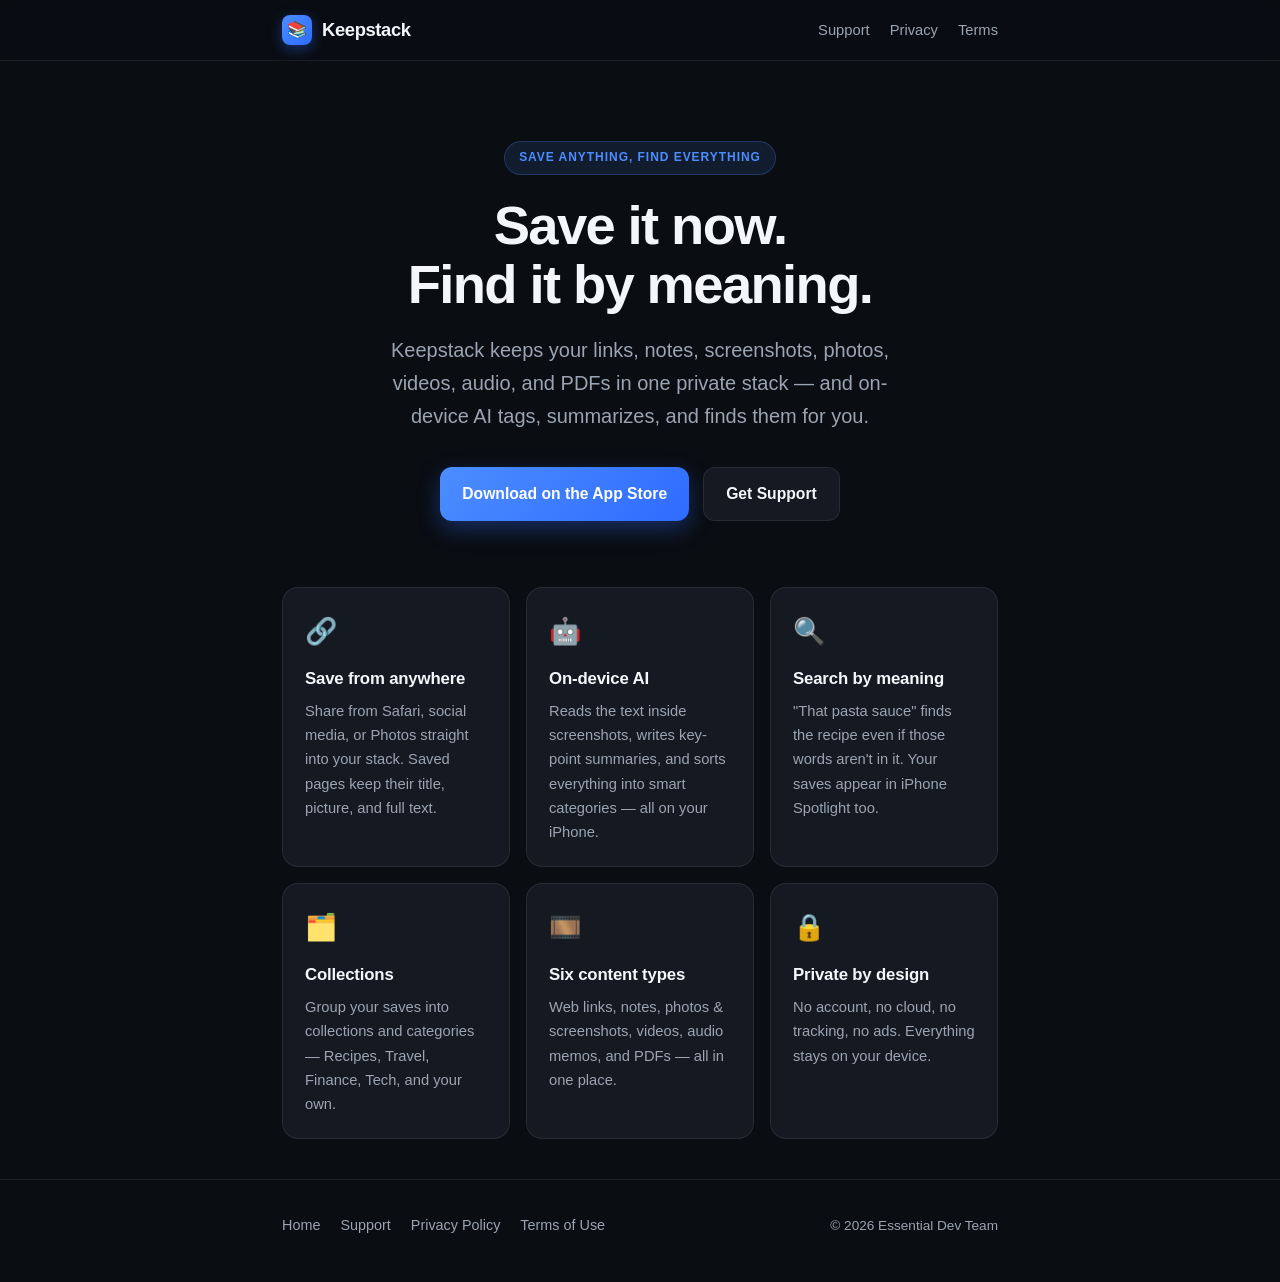
==== index.html @ 1ab6d8a2 "Keepstack website: index, support, privacy, terms" ====
<!doctype html>
<html lang="en">
<head>
  <meta charset="utf-8">
  <meta name="viewport" content="width=device-width, initial-scale=1">
  <title>Keepstack — Save Links &amp; Notes</title>
  <meta name="description" content="Keepstack is the private, AI-powered home for everything worth keeping — links, notes, screenshots, photos, videos, audio, and PDFs — that actually helps you find them again.">
  <link rel="stylesheet" href="style.css">
</head>
<body>
  <header class="site">
    <div class="wrap nav">
      <a class="brand" href="index.html"><span class="logo">📚</span> Keepstack</a>
      <nav class="nav-links">
        <a href="support.html">Support</a>
        <a href="privacy.html">Privacy</a>
        <a href="terms.html">Terms</a>
      </nav>
    </div>
  </header>

  <main class="wrap">
    <section class="hero">
      <span class="badge">Save Anything, Find Everything</span>
      <h1>Save it now.<br>Find it by meaning.</h1>
      <p class="lead">Keepstack keeps your links, notes, screenshots, photos, videos, audio, and PDFs in one private stack — and on-device AI tags, summarizes, and finds them for you.</p>
      <div class="cta-row">
        <a class="btn btn-primary" href="https://apps.apple.com/app/id6787906490">Download on the App Store</a>
        <a class="btn btn-ghost" href="support.html">Get Support</a>
      </div>
    </section>

    <section class="features">
      <div class="feature">
        <div class="ico">🔗</div>
        <h3>Save from anywhere</h3>
        <p>Share from Safari, social media, or Photos straight into your stack. Saved pages keep their title, picture, and full text.</p>
      </div>
      <div class="feature">
        <div class="ico">🤖</div>
        <h3>On-device AI</h3>
        <p>Reads the text inside screenshots, writes key-point summaries, and sorts everything into smart categories — all on your iPhone.</p>
      </div>
      <div class="feature">
        <div class="ico">🔍</div>
        <h3>Search by meaning</h3>
        <p>"That pasta sauce" finds the recipe even if those words aren't in it. Your saves appear in iPhone Spotlight too.</p>
      </div>
      <div class="feature">
        <div class="ico">🗂️</div>
        <h3>Collections</h3>
        <p>Group your saves into collections and categories — Recipes, Travel, Finance, Tech, and your own.</p>
      </div>
      <div class="feature">
        <div class="ico">🎞️</div>
        <h3>Six content types</h3>
        <p>Web links, notes, photos &amp; screenshots, videos, audio memos, and PDFs — all in one place.</p>
      </div>
      <div class="feature">
        <div class="ico">🔒</div>
        <h3>Private by design</h3>
        <p>No account, no cloud, no tracking, no ads. Everything stays on your device.</p>
      </div>
    </section>
  </main>

  <footer class="site">
    <div class="wrap foot-inner">
      <div class="foot-links">
        <a href="index.html">Home</a>
        <a href="support.html">Support</a>
        <a href="privacy.html">Privacy Policy</a>
        <a href="terms.html">Terms of Use</a>
      </div>
      <div class="foot-copy">© 2026 Essential Dev Team</div>
    </div>
  </footer>
</body>
</html>
---- style.css ----
:root {
  --bg: #0a0d12;
  --bg-2: #10141b;
  --card: #151a22;
  --border: rgba(255,255,255,0.08);
  --text: #f4f6fa;
  --muted: #9aa4b2;
  --blue: #4c8dff;
  --blue-2: #2f6bff;
  --radius: 16px;
  --maxw: 760px;
}

* { box-sizing: border-box; margin: 0; padding: 0; }

html { scroll-behavior: smooth; }

body {
  font-family: -apple-system, BlinkMacSystemFont, "SF Pro Text", "Segoe UI", Roboto, Helvetica, Arial, sans-serif;
  background: var(--bg);
  color: var(--text);
  line-height: 1.65;
  -webkit-font-smoothing: antialiased;
  overflow-x: hidden;
}

a { color: var(--blue); text-decoration: none; }
a:hover { text-decoration: underline; }

.wrap { max-width: var(--maxw); margin: 0 auto; padding: 0 22px; }

/* Header / nav */
header.site {
  position: sticky; top: 0; z-index: 10;
  background: rgba(10,13,18,0.8);
  backdrop-filter: saturate(160%) blur(18px);
  -webkit-backdrop-filter: saturate(160%) blur(18px);
  border-bottom: 1px solid var(--border);
}
.nav { display: flex; align-items: center; justify-content: space-between; height: 60px; }
.brand { display: flex; align-items: center; gap: 10px; font-weight: 800; font-size: 1.15rem; letter-spacing: -0.02em; color: var(--text); }
.brand:hover { text-decoration: none; }
.logo {
  width: 30px; height: 30px; border-radius: 8px;
  background: linear-gradient(135deg, var(--blue), var(--blue-2));
  display: grid; place-items: center; font-size: 16px;
  box-shadow: 0 4px 14px rgba(47,107,255,0.4);
}
.nav-links { display: flex; gap: 20px; font-size: 0.92rem; }
.nav-links a { color: var(--muted); }
.nav-links a:hover { color: var(--text); text-decoration: none; }

/* Hero */
.hero { text-align: center; padding: 80px 0 56px; }
.hero .badge {
  display: inline-block; font-size: 0.75rem; font-weight: 700; letter-spacing: 0.08em;
  text-transform: uppercase; color: var(--blue);
  background: rgba(76,141,255,0.12); border: 1px solid rgba(76,141,255,0.25);
  padding: 6px 14px; border-radius: 999px; margin-bottom: 22px;
}
.hero h1 { font-size: clamp(2.2rem, 6vw, 3.4rem); line-height: 1.08; letter-spacing: -0.03em; font-weight: 850; }
.hero p.lead { color: var(--muted); font-size: clamp(1.05rem, 2.5vw, 1.25rem); margin: 20px auto 0; max-width: 540px; }
.cta-row { display: flex; gap: 14px; justify-content: center; flex-wrap: wrap; margin-top: 34px; }
.btn {
  display: inline-flex; align-items: center; gap: 8px;
  font-weight: 700; font-size: 0.98rem; padding: 13px 22px; border-radius: 12px;
  transition: transform .15s ease, box-shadow .15s ease;
}
.btn:hover { text-decoration: none; transform: translateY(-1px); }
.btn-primary { background: linear-gradient(135deg, var(--blue), var(--blue-2)); color: #fff; box-shadow: 0 8px 22px rgba(47,107,255,0.35); }
.btn-ghost { background: var(--card); color: var(--text); border: 1px solid var(--border); }

/* Feature grid */
.features { display: grid; grid-template-columns: repeat(auto-fit, minmax(220px, 1fr)); gap: 16px; margin: 10px 0 40px; }
.feature { background: var(--card); border: 1px solid var(--border); border-radius: var(--radius); padding: 22px; }
.feature .ico { font-size: 26px; margin-bottom: 12px; }
.feature h3 { font-size: 1.05rem; margin-bottom: 6px; letter-spacing: -0.01em; }
.feature p { color: var(--muted); font-size: 0.92rem; }

/* Legal / doc pages */
.doc { padding: 48px 0 40px; }
.doc h1 { font-size: clamp(1.9rem, 5vw, 2.6rem); letter-spacing: -0.03em; margin-bottom: 8px; }
.doc .updated { color: var(--muted); font-size: 0.9rem; margin-bottom: 34px; }
.doc h2 { font-size: 1.25rem; margin: 34px 0 12px; letter-spacing: -0.01em; }
.doc p, .doc li { color: #d7dce4; font-size: 1rem; }
.doc p { margin-bottom: 14px; }
.doc ul { margin: 0 0 16px 22px; }
.doc li { margin-bottom: 8px; }
.doc strong { color: var(--text); }
.callout {
  background: var(--card); border: 1px solid var(--border); border-left: 3px solid var(--blue);
  border-radius: 12px; padding: 16px 18px; margin: 22px 0; color: #d7dce4;
}

/* Support cards */
.support-card {
  background: var(--card); border: 1px solid var(--border); border-radius: var(--radius);
  padding: 24px; margin-bottom: 16px;
}
.support-card h3 { margin-bottom: 6px; }
.support-card p { color: var(--muted); font-size: 0.95rem; }
.faq details { border-bottom: 1px solid var(--border); padding: 16px 0; }
.faq summary { cursor: pointer; font-weight: 650; list-style: none; display: flex; justify-content: space-between; align-items: center; }
.faq summary::-webkit-details-marker { display: none; }
.faq summary::after { content: "+"; color: var(--muted); font-size: 1.3rem; font-weight: 400; }
.faq details[open] summary::after { content: "\2013"; }
.faq p { color: var(--muted); margin-top: 12px; font-size: 0.95rem; }

/* Footer */
footer.site { border-top: 1px solid var(--border); padding: 34px 0 44px; margin-top: 30px; }
.foot-inner { display: flex; flex-wrap: wrap; gap: 14px 24px; justify-content: space-between; align-items: center; }
.foot-links { display: flex; gap: 20px; flex-wrap: wrap; font-size: 0.9rem; }
.foot-links a { color: var(--muted); }
.foot-copy { color: var(--muted); font-size: 0.85rem; }

@media (max-width: 560px) {
  .nav-links { gap: 14px; font-size: 0.85rem; }
  .hero { padding: 56px 0 40px; }
}
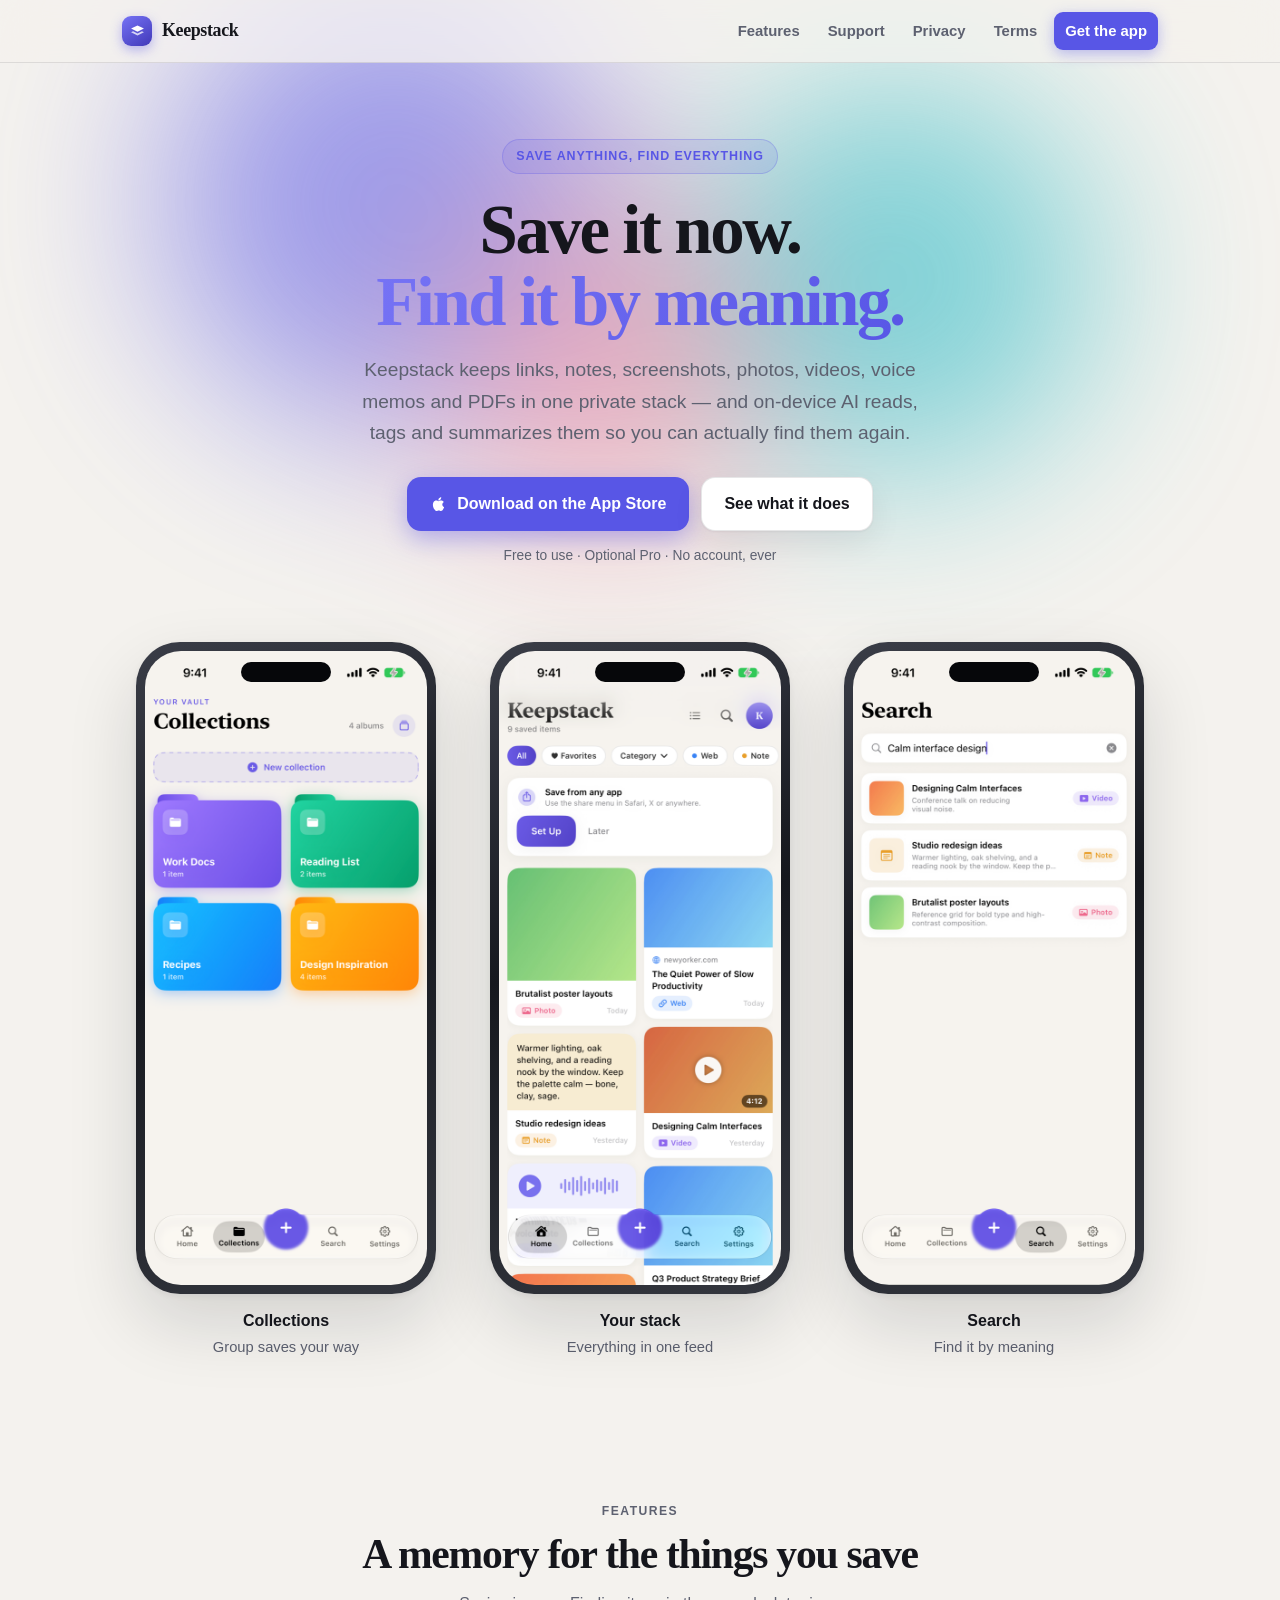
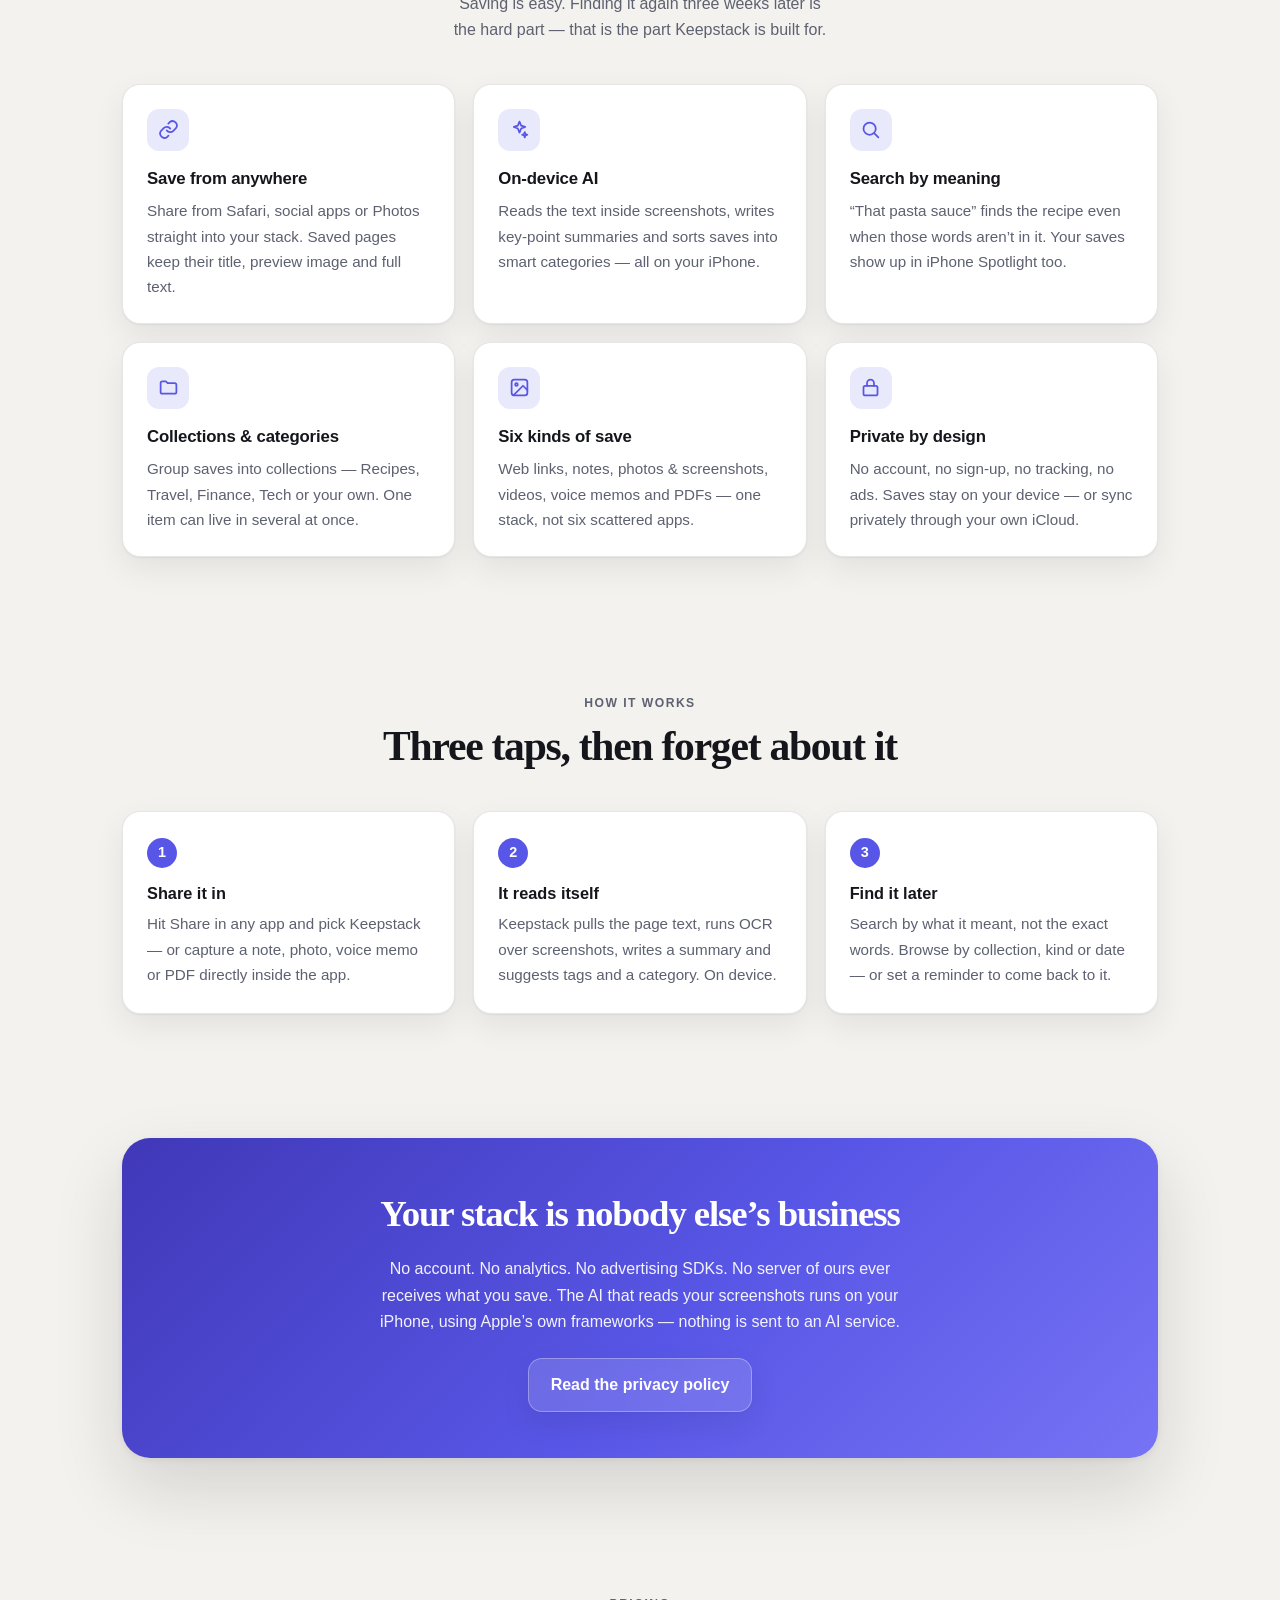
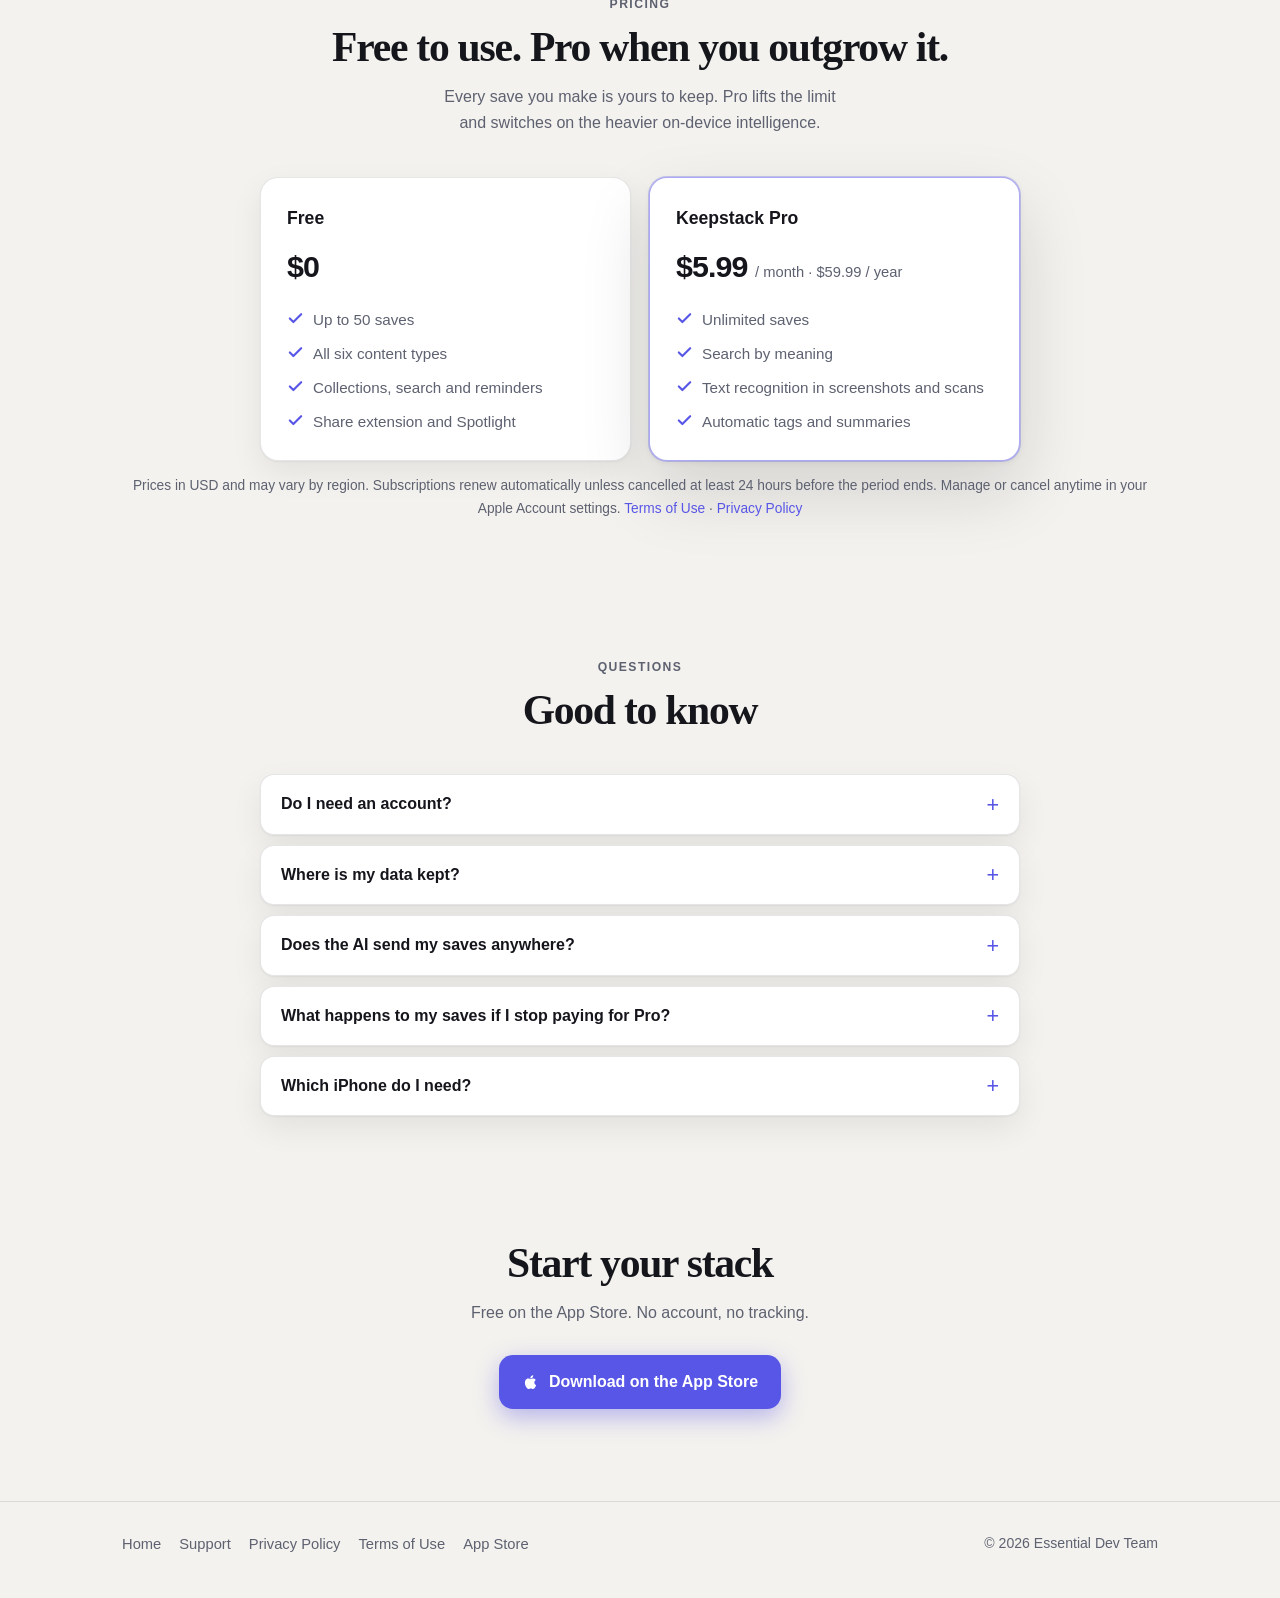
==== commit 73d59622: "Redesign site: screenshots, animation, brand purple, iCloud disclosure Visual rebuild of all four pa" ====
--- a/index.html
+++ b/index.html
@@ -3,67 +3,189 @@
 <head>
   <meta charset="utf-8">
   <meta name="viewport" content="width=device-width, initial-scale=1">
-  <title>Keepstack — Save Links &amp; Notes</title>
-  <meta name="description" content="Keepstack is the private, AI-powered home for everything worth keeping — links, notes, screenshots, photos, videos, audio, and PDFs — that actually helps you find them again.">
+  <title>Keepstack — Save Links, Notes & Screenshots Privately</title>
+  <meta name="description" content="Keepstack keeps your links, notes, screenshots, photos, videos, voice memos and PDFs in one private stack — with on-device AI that tags, summarizes and finds them again.">
+  <meta name="theme-color" content="#5856E6">
+  <meta property="og:title" content="Keepstack — Save Links, Notes & Screenshots Privately">
+  <meta property="og:description" content="Keepstack keeps your links, notes, screenshots, photos, videos, voice memos and PDFs in one private stack — with on-device AI that tags, summarizes and finds them again.">
+  <meta property="og:type" content="website">
+  <meta property="og:url" content="https://snrgwa-bot.github.io/Keepstack/">
+  <meta property="og:image" content="https://snrgwa-bot.github.io/Keepstack/shots/1-library.png">
+  <meta name="twitter:card" content="summary_large_image">
+  <link rel="canonical" href="https://snrgwa-bot.github.io/Keepstack/">
   <link rel="stylesheet" href="style.css">
+  <link rel="icon" href="data:image/svg+xml,<svg xmlns='http://www.w3.org/2000/svg' viewBox='0 0 100 100'><rect width='100' height='100' rx='24' fill='%235856E6'/><g fill='white'><path d='M50 18 82 34 50 50 18 34z'/><path d='M50 58 74 46l8 4-32 16-32-16 8-4z' opacity='.75'/></g></svg>">
 </head>
 <body>
   <header class="site">
     <div class="wrap nav">
-      <a class="brand" href="index.html"><span class="logo">📚</span> Keepstack</a>
+      <a class="brand" href="index.html">
+        <span class="logo"><svg viewBox="0 0 100 100" fill="#fff"><path d="M50 14 88 33 50 52 12 33z"/><path d="M50 62 76 49l12 6-38 19-38-19 12-6z" opacity=".75"/></svg></span>
+        Keepstack
+      </a>
       <nav class="nav-links">
+        <a class="only-wide" href="index.html#features">Features</a>
         <a href="support.html">Support</a>
         <a href="privacy.html">Privacy</a>
-        <a href="terms.html">Terms</a>
+        <a class="only-wide" href="terms.html">Terms</a>
+        <a class="cta" href="https://apps.apple.com/app/id6787906490">Get the app</a>
       </nav>
     </div>
   </header>
-
-  <main class="wrap">
-    <section class="hero">
-      <span class="badge">Save Anything, Find Everything</span>
-      <h1>Save it now.<br>Find it by meaning.</h1>
-      <p class="lead">Keepstack keeps your links, notes, screenshots, photos, videos, audio, and PDFs in one private stack — and on-device AI tags, summarizes, and finds them for you.</p>
-      <div class="cta-row">
-        <a class="btn btn-primary" href="https://apps.apple.com/app/id6787906490">Download on the App Store</a>
-        <a class="btn btn-ghost" href="support.html">Get Support</a>
-      </div>
-    </section>
-
-    <section class="features">
-      <div class="feature">
-        <div class="ico">🔗</div>
-        <h3>Save from anywhere</h3>
-        <p>Share from Safari, social media, or Photos straight into your stack. Saved pages keep their title, picture, and full text.</p>
-      </div>
-      <div class="feature">
-        <div class="ico">🤖</div>
-        <h3>On-device AI</h3>
-        <p>Reads the text inside screenshots, writes key-point summaries, and sorts everything into smart categories — all on your iPhone.</p>
-      </div>
-      <div class="feature">
-        <div class="ico">🔍</div>
-        <h3>Search by meaning</h3>
-        <p>"That pasta sauce" finds the recipe even if those words aren't in it. Your saves appear in iPhone Spotlight too.</p>
-      </div>
-      <div class="feature">
-        <div class="ico">🗂️</div>
-        <h3>Collections</h3>
-        <p>Group your saves into collections and categories — Recipes, Travel, Finance, Tech, and your own.</p>
-      </div>
-      <div class="feature">
-        <div class="ico">🎞️</div>
-        <h3>Six content types</h3>
-        <p>Web links, notes, photos &amp; screenshots, videos, audio memos, and PDFs — all in one place.</p>
-      </div>
-      <div class="feature">
-        <div class="ico">🔒</div>
-        <h3>Private by design</h3>
-        <p>No account, no cloud, no tracking, no ads. Everything stays on your device.</p>
-      </div>
-    </section>
+  <main>
+    <div class="wrap">
+      <section class="hero">
+        <div class="aurora" aria-hidden="true"><span class="a1"></span><span class="a2"></span><span class="a3"></span></div>
+        <span class="badge reveal">Save anything, find everything</span>
+        <h1 class="reveal d1">Save it now.<br><em>Find it by meaning.</em></h1>
+        <p class="lead reveal d2">Keepstack keeps links, notes, screenshots, photos, videos, voice memos and PDFs in one private stack — and on-device AI reads, tags and summarizes them so you can actually find them again.</p>
+        <div class="cta-row reveal d3">
+          <a class="btn btn-primary" href="https://apps.apple.com/app/id6787906490">
+            <svg width="18" height="18" viewBox="0 0 24 24" fill="currentColor" aria-hidden="true"><path d="M16.4 12.7c0-2.3 1.9-3.4 2-3.5-1.1-1.6-2.8-1.8-3.4-1.8-1.5-.2-2.8.8-3.6.8-.7 0-1.8-.8-3-.8-1.6 0-3 .9-3.8 2.3-1.6 2.8-.4 7 1.2 9.3.8 1.1 1.7 2.4 2.9 2.3 1.2 0 1.6-.7 3-.7s1.8.7 3 .7c1.3 0 2.1-1.1 2.8-2.3.9-1.3 1.3-2.6 1.3-2.7 0 0-2.4-.9-2.4-3.6zM14 5.9c.6-.8 1.1-1.9 1-3-1 0-2.2.6-2.9 1.5-.6.7-1.2 1.8-1 2.9 1.1 0 2.2-.6 2.9-1.4z"/></svg>
+            Download on the App Store
+          </a>
+          <a class="btn btn-ghost" href="#features">See what it does</a>
+        </div>
+        <p class="note reveal d3">Free to use · Optional Pro · No account, ever</p>
+      </section>
+
+      <section style="padding-top:22px" aria-label="Screenshots">
+        <div class="showcase">
+          <figure class="reveal">
+            <div class="phone"><img src="shots/3-collections.png" alt="The Collections tab in Keepstack, showing colourful album cards such as Work Docs, Reading List and Recipes." width="1206" height="2622" loading="lazy"></div>
+            <figcaption><b>Collections</b>Group saves your way</figcaption>
+          </figure>
+          <figure class="reveal d1">
+            <div class="phone float"><img src="shots/1-library.png" alt="The Keepstack library: a masonry feed mixing a saved article, a photo, a note, a video and a voice memo." width="1206" height="2622" fetchpriority="high"></div>
+            <figcaption><b>Your stack</b>Everything in one feed</figcaption>
+          </figure>
+          <figure class="reveal d2">
+            <div class="phone"><img src="shots/4-search.png" alt="Keepstack search results, each row showing a thumbnail, title, snippet and the date it was saved." width="1206" height="2622" loading="lazy"></div>
+            <figcaption><b>Search</b>Find it by meaning</figcaption>
+          </figure>
+        </div>
+      </section>
+
+      <section id="features">
+        <div class="section-head reveal">
+          <p class="eyebrow">Features</p>
+          <h2>A memory for the things you save</h2>
+          <p>Saving is easy. Finding it again three weeks later is the hard part — that is the part Keepstack is built for.</p>
+        </div>
+
+        <div class="features">
+          <div class="feature reveal">
+            <div class="ico"><svg viewBox="0 0 24 24" fill="none" stroke="currentColor" stroke-width="2" stroke-linecap="round" stroke-linejoin="round"><path d="M10 13a5 5 0 0 0 7.5.5l3-3a5 5 0 0 0-7-7l-1.7 1.7"/><path d="M14 11a5 5 0 0 0-7.5-.5l-3 3a5 5 0 0 0 7 7L12 19"/></svg></div>
+            <h3>Save from anywhere</h3>
+            <p>Share from Safari, social apps or Photos straight into your stack. Saved pages keep their title, preview image and full text.</p>
+          </div>
+          <div class="feature reveal d1">
+            <div class="ico"><svg viewBox="0 0 24 24" fill="none" stroke="currentColor" stroke-width="2" stroke-linecap="round" stroke-linejoin="round"><path d="M12 3l1.9 4.6L18.5 9l-4.6 1.9L12 15.5l-1.9-4.6L5.5 9l4.6-1.4z"/><path d="M18 15l.8 2.2L21 18l-2.2.8L18 21l-.8-2.2L15 18l2.2-.8z"/></svg></div>
+            <h3>On-device AI</h3>
+            <p>Reads the text inside screenshots, writes key-point summaries and sorts saves into smart categories — all on your iPhone.</p>
+          </div>
+          <div class="feature reveal d2">
+            <div class="ico"><svg viewBox="0 0 24 24" fill="none" stroke="currentColor" stroke-width="2" stroke-linecap="round" stroke-linejoin="round"><circle cx="11" cy="11" r="7"/><path d="M21 21l-4.3-4.3"/></svg></div>
+            <h3>Search by meaning</h3>
+            <p>“That pasta sauce” finds the recipe even when those words aren’t in it. Your saves show up in iPhone Spotlight too.</p>
+          </div>
+          <div class="feature reveal">
+            <div class="ico"><svg viewBox="0 0 24 24" fill="none" stroke="currentColor" stroke-width="2" stroke-linecap="round" stroke-linejoin="round"><path d="M3 7a2 2 0 0 1 2-2h4l2 2h8a2 2 0 0 1 2 2v8a2 2 0 0 1-2 2H5a2 2 0 0 1-2-2z"/></svg></div>
+            <h3>Collections &amp; categories</h3>
+            <p>Group saves into collections — Recipes, Travel, Finance, Tech or your own. One item can live in several at once.</p>
+          </div>
+          <div class="feature reveal d1">
+            <div class="ico"><svg viewBox="0 0 24 24" fill="none" stroke="currentColor" stroke-width="2" stroke-linecap="round" stroke-linejoin="round"><rect x="3" y="3" width="18" height="18" rx="3"/><circle cx="8.5" cy="8.5" r="1.5"/><path d="M21 15l-5-5L5 21"/></svg></div>
+            <h3>Six kinds of save</h3>
+            <p>Web links, notes, photos &amp; screenshots, videos, voice memos and PDFs — one stack, not six scattered apps.</p>
+          </div>
+          <div class="feature reveal d2">
+            <div class="ico"><svg viewBox="0 0 24 24" fill="none" stroke="currentColor" stroke-width="2" stroke-linecap="round" stroke-linejoin="round"><rect x="4" y="10" width="16" height="11" rx="2"/><path d="M8 10V7a4 4 0 0 1 8 0v3"/></svg></div>
+            <h3>Private by design</h3>
+            <p>No account, no sign-up, no tracking, no ads. Saves stay on your device — or sync privately through your own iCloud.</p>
+          </div>
+        </div>
+      </section>
+
+      <section>
+        <div class="section-head reveal">
+          <p class="eyebrow">How it works</p>
+          <h2>Three taps, then forget about it</h2>
+        </div>
+        <div class="steps">
+          <div class="step reveal"><h3>Share it in</h3><p>Hit Share in any app and pick Keepstack — or capture a note, photo, voice memo or PDF directly inside the app.</p></div>
+          <div class="step reveal d1"><h3>It reads itself</h3><p>Keepstack pulls the page text, runs OCR over screenshots, writes a summary and suggests tags and a category. On device.</p></div>
+          <div class="step reveal d2"><h3>Find it later</h3><p>Search by what it meant, not the exact words. Browse by collection, kind or date — or set a reminder to come back to it.</p></div>
+        </div>
+      </section>
+
+      <section>
+        <div class="strip reveal">
+          <h2>Your stack is nobody else’s business</h2>
+          <p>No account. No analytics. No advertising SDKs. No server of ours ever receives what you save. The AI that reads your screenshots runs on your iPhone, using Apple’s own frameworks — nothing is sent to an AI service.</p>
+          <a class="btn btn-ghost" href="privacy.html">Read the privacy policy</a>
+        </div>
+      </section>
+
+      <section>
+        <div class="section-head reveal">
+          <p class="eyebrow">Pricing</p>
+          <h2>Free to use. Pro when you outgrow it.</h2>
+          <p>Every save you make is yours to keep. Pro lifts the limit and switches on the heavier on-device intelligence.</p>
+        </div>
+        <div class="plans">
+          <div class="plan reveal">
+            <h3>Free</h3>
+            <div class="price">$0</div>
+            <ul>
+              <li><svg viewBox="0 0 24 24" fill="none" stroke="currentColor" stroke-width="3" stroke-linecap="round" stroke-linejoin="round"><path d="M20 6L9 17l-5-5"/></svg>Up to 50 saves</li>
+              <li><svg viewBox="0 0 24 24" fill="none" stroke="currentColor" stroke-width="3" stroke-linecap="round" stroke-linejoin="round"><path d="M20 6L9 17l-5-5"/></svg>All six content types</li>
+              <li><svg viewBox="0 0 24 24" fill="none" stroke="currentColor" stroke-width="3" stroke-linecap="round" stroke-linejoin="round"><path d="M20 6L9 17l-5-5"/></svg>Collections, search and reminders</li>
+              <li><svg viewBox="0 0 24 24" fill="none" stroke="currentColor" stroke-width="3" stroke-linecap="round" stroke-linejoin="round"><path d="M20 6L9 17l-5-5"/></svg>Share extension and Spotlight</li>
+            </ul>
+          </div>
+          <div class="plan featured reveal d1">
+            <h3>Keepstack Pro</h3>
+            <div class="price">$5.99 <span>/ month · $59.99 / year</span></div>
+            <ul>
+              <li><svg viewBox="0 0 24 24" fill="none" stroke="currentColor" stroke-width="3" stroke-linecap="round" stroke-linejoin="round"><path d="M20 6L9 17l-5-5"/></svg>Unlimited saves</li>
+              <li><svg viewBox="0 0 24 24" fill="none" stroke="currentColor" stroke-width="3" stroke-linecap="round" stroke-linejoin="round"><path d="M20 6L9 17l-5-5"/></svg>Search by meaning</li>
+              <li><svg viewBox="0 0 24 24" fill="none" stroke="currentColor" stroke-width="3" stroke-linecap="round" stroke-linejoin="round"><path d="M20 6L9 17l-5-5"/></svg>Text recognition in screenshots and scans</li>
+              <li><svg viewBox="0 0 24 24" fill="none" stroke="currentColor" stroke-width="3" stroke-linecap="round" stroke-linejoin="round"><path d="M20 6L9 17l-5-5"/></svg>Automatic tags and summaries</li>
+            </ul>
+          </div>
+        </div>
+        <p class="note" style="text-align:center">Prices in USD and may vary by region. Subscriptions renew automatically unless cancelled at least 24 hours before the period ends. Manage or cancel anytime in your Apple Account settings. <a href="terms.html">Terms of Use</a> · <a href="privacy.html">Privacy Policy</a></p>
+      </section>
+
+      <section>
+        <div class="section-head reveal">
+          <p class="eyebrow">Questions</p>
+          <h2>Good to know</h2>
+        </div>
+        <div class="faq">
+          <details class="reveal"><summary>Do I need an account?</summary><p>No. There is no sign-up and no login anywhere in Keepstack. Open the app and start saving.</p></details>
+          <details class="reveal"><summary>Where is my data kept?</summary><p>On your iPhone. If you switch on iCloud Sync, your saves also sync through <em>your own</em> private iCloud account so they appear on your other devices — that stays between you and Apple. We run no server.</p></details>
+          <details class="reveal"><summary>Does the AI send my saves anywhere?</summary><p>No. Text recognition, summaries, tagging and semantic search all run on your device using Apple’s Vision and Natural Language frameworks.</p></details>
+          <details class="reveal"><summary>What happens to my saves if I stop paying for Pro?</summary><p>Nothing is deleted. Saves past the free limit are locked rather than removed, and unlock again the moment you resubscribe.</p></details>
+          <details class="reveal"><summary>Which iPhone do I need?</summary><p>Keepstack runs on iOS 17 and later.</p></details>
+        </div>
+      </section>
+
+      <section style="text-align:center">
+        <div class="section-head reveal" style="margin-bottom:22px">
+          <h2>Start your stack</h2>
+          <p>Free on the App Store. No account, no tracking.</p>
+        </div>
+        <div class="cta-row reveal d1">
+          <a class="btn btn-primary" href="https://apps.apple.com/app/id6787906490">
+            <svg width="18" height="18" viewBox="0 0 24 24" fill="currentColor" aria-hidden="true"><path d="M16.4 12.7c0-2.3 1.9-3.4 2-3.5-1.1-1.6-2.8-1.8-3.4-1.8-1.5-.2-2.8.8-3.6.8-.7 0-1.8-.8-3-.8-1.6 0-3 .9-3.8 2.3-1.6 2.8-.4 7 1.2 9.3.8 1.1 1.7 2.4 2.9 2.3 1.2 0 1.6-.7 3-.7s1.8.7 3 .7c1.3 0 2.1-1.1 2.8-2.3.9-1.3 1.3-2.6 1.3-2.7 0 0-2.4-.9-2.4-3.6zM14 5.9c.6-.8 1.1-1.9 1-3-1 0-2.2.6-2.9 1.5-.6.7-1.2 1.8-1 2.9 1.1 0 2.2-.6 2.9-1.4z"/></svg>
+            Download on the App Store
+          </a>
+        </div>
+      </section>
+    </div>
   </main>
-
   <footer class="site">
     <div class="wrap foot-inner">
       <div class="foot-links">
@@ -71,9 +193,27 @@
         <a href="support.html">Support</a>
         <a href="privacy.html">Privacy Policy</a>
         <a href="terms.html">Terms of Use</a>
+        <a href="https://apps.apple.com/app/id6787906490">App Store</a>
       </div>
       <div class="foot-copy">© 2026 Essential Dev Team</div>
     </div>
   </footer>
+
+  <script>
+    // Scroll reveal — respects Reduce Motion (the CSS already no-ops the transition).
+    (function () {
+      var els = document.querySelectorAll('.reveal');
+      if (!('IntersectionObserver' in window)) {
+        els.forEach(function (el) { el.classList.add('in'); });
+        return;
+      }
+      var io = new IntersectionObserver(function (entries) {
+        entries.forEach(function (e) {
+          if (e.isIntersecting) { e.target.classList.add('in'); io.unobserve(e.target); }
+        });
+      }, { rootMargin: '0px 0px -8% 0px', threshold: 0.08 });
+      els.forEach(function (el) { io.observe(el); });
+    })();
+  </script>
 </body>
 </html>
--- a/style.css
+++ b/style.css
@@ -1,19 +1,36 @@
+/* Keepstack — marketing site
+   Brand purple matches the app's AccentColor (#5856E6 / #7673F5 dark). */
+
 :root {
-  --bg: #0a0d12;
-  --bg-2: #10141b;
-  --card: #151a22;
-  --border: rgba(255,255,255,0.08);
-  --text: #f4f6fa;
-  --muted: #9aa4b2;
-  --blue: #4c8dff;
-  --blue-2: #2f6bff;
-  --radius: 16px;
-  --maxw: 760px;
+  --brand:        #5856E6;
+  --brand-2:      #7673F5;
+  --brand-deep:   #4038B8;
+  --bg:           #F4F2EE;   /* the app's warm bone ground */
+  --bg-2:         #FFFFFF;
+  --card:         #FFFFFF;
+  --border:       rgba(18,18,24,0.10);
+  --text:         #15161C;
+  --muted:        #5D6170;
+  --radius:       18px;
+  --radius-lg:    28px;
+  --maxw:         1080px;
+  --shadow:       0 1px 2px rgba(16,18,28,.05), 0 12px 32px rgba(16,18,28,.07);
+  --shadow-lg:    0 2px 6px rgba(16,18,28,.06), 0 30px 70px rgba(16,18,28,.14);
+}
+
+@media (prefers-color-scheme: dark) {
+  :root {
+    --brand: #7673F5; --brand-2: #9B93FF; --brand-deep: #5B55D6;
+    --bg: #0B0C11; --bg-2: #12141B; --card: #151822;
+    --border: rgba(255,255,255,0.10);
+    --text: #F3F4F8; --muted: #A2A8BA;
+    --shadow: 0 1px 2px rgba(0,0,0,.4), 0 12px 32px rgba(0,0,0,.35);
+    --shadow-lg: 0 2px 6px rgba(0,0,0,.5), 0 30px 70px rgba(0,0,0,.55);
+  }
 }
 
 * { box-sizing: border-box; margin: 0; padding: 0; }
-
-html { scroll-behavior: smooth; }
+html { scroll-behavior: smooth; -webkit-text-size-adjust: 100%; }
 
 body {
   font-family: -apple-system, BlinkMacSystemFont, "SF Pro Text", "Segoe UI", Roboto, Helvetica, Arial, sans-serif;
@@ -24,96 +41,248 @@
   overflow-x: hidden;
 }
 
-a { color: var(--blue); text-decoration: none; }
+a { color: var(--brand); text-decoration: none; }
 a:hover { text-decoration: underline; }
+img { max-width: 100%; display: block; }
 
 .wrap { max-width: var(--maxw); margin: 0 auto; padding: 0 22px; }
-
-/* Header / nav */
+.narrow { max-width: 760px; }
+
+/* ---------- Serif display face, like the app's headers ---------- */
+.serif {
+  font-family: "New York", ui-serif, Georgia, "Times New Roman", serif;
+  letter-spacing: -0.02em;
+}
+
+/* ---------- Header ---------- */
 header.site {
-  position: sticky; top: 0; z-index: 10;
-  background: rgba(10,13,18,0.8);
-  backdrop-filter: saturate(160%) blur(18px);
-  -webkit-backdrop-filter: saturate(160%) blur(18px);
+  position: sticky; top: 0; z-index: 30;
+  background: color-mix(in srgb, var(--bg) 80%, transparent);
+  backdrop-filter: saturate(180%) blur(20px);
+  -webkit-backdrop-filter: saturate(180%) blur(20px);
   border-bottom: 1px solid var(--border);
 }
-.nav { display: flex; align-items: center; justify-content: space-between; height: 60px; }
-.brand { display: flex; align-items: center; gap: 10px; font-weight: 800; font-size: 1.15rem; letter-spacing: -0.02em; color: var(--text); }
+.nav { display: flex; align-items: center; justify-content: space-between; height: 62px; gap: 16px; }
+.brand {
+  display: inline-flex; align-items: center; gap: 10px;
+  font-weight: 700; font-size: 1.12rem; color: var(--text); text-decoration: none;
+  font-family: "New York", ui-serif, Georgia, serif; letter-spacing: -0.02em;
+}
 .brand:hover { text-decoration: none; }
-.logo {
-  width: 30px; height: 30px; border-radius: 8px;
-  background: linear-gradient(135deg, var(--blue), var(--blue-2));
-  display: grid; place-items: center; font-size: 16px;
-  box-shadow: 0 4px 14px rgba(47,107,255,0.4);
-}
-.nav-links { display: flex; gap: 20px; font-size: 0.92rem; }
-.nav-links a { color: var(--muted); }
-.nav-links a:hover { color: var(--text); text-decoration: none; }
-
-/* Hero */
-.hero { text-align: center; padding: 80px 0 56px; }
-.hero .badge {
-  display: inline-block; font-size: 0.75rem; font-weight: 700; letter-spacing: 0.08em;
-  text-transform: uppercase; color: var(--blue);
-  background: rgba(76,141,255,0.12); border: 1px solid rgba(76,141,255,0.25);
-  padding: 6px 14px; border-radius: 999px; margin-bottom: 22px;
-}
-.hero h1 { font-size: clamp(2.2rem, 6vw, 3.4rem); line-height: 1.08; letter-spacing: -0.03em; font-weight: 850; }
-.hero p.lead { color: var(--muted); font-size: clamp(1.05rem, 2.5vw, 1.25rem); margin: 20px auto 0; max-width: 540px; }
-.cta-row { display: flex; gap: 14px; justify-content: center; flex-wrap: wrap; margin-top: 34px; }
+.brand .logo {
+  width: 30px; height: 30px; border-radius: 9px;
+  background: linear-gradient(145deg, var(--brand-2), var(--brand-deep));
+  display: grid; place-items: center; flex: 0 0 auto;
+  box-shadow: 0 4px 12px color-mix(in srgb, var(--brand) 40%, transparent);
+}
+.brand .logo svg { width: 17px; height: 17px; }
+.nav-links { display: flex; gap: 6px; align-items: center; }
+.nav-links a {
+  color: var(--muted); font-size: .93rem; font-weight: 550;
+  padding: 7px 11px; border-radius: 9px; text-decoration: none;
+  transition: background .18s ease, color .18s ease;
+}
+.nav-links a:hover { color: var(--text); background: color-mix(in srgb, var(--text) 7%, transparent); text-decoration: none; }
+.nav-links a.cta {
+  color: #fff; background: var(--brand);
+  box-shadow: 0 4px 14px color-mix(in srgb, var(--brand) 38%, transparent);
+}
+.nav-links a.cta:hover { background: var(--brand-deep); color: #fff; }
+@media (max-width: 560px) { .nav-links a.only-wide { display: none; } }
+
+/* ---------- Aurora backdrop (the app's onboarding vibe) ---------- */
+.aurora { position: absolute; inset: -20% 0 auto; height: 760px; z-index: -1; pointer-events: none;
+          filter: blur(90px); opacity: .55; overflow: hidden; }
+.aurora span { position: absolute; display: block; border-radius: 50%; max-width: 70vw; }
+.aurora .a1 { width: 460px; height: 460px; left: 4%;  top: 2%;  background: var(--brand); animation: drift1 19s ease-in-out infinite; }
+.aurora .a2 { width: 400px; height: 400px; right: 6%; top: 16%; background: #22B8C4;    animation: drift2 23s ease-in-out infinite; }
+.aurora .a3 { width: 340px; height: 340px; left: 30%; top: 30%; background: #E0567F;    animation: drift3 27s ease-in-out infinite; opacity: .75; }
+@media (prefers-color-scheme: dark) { .aurora { opacity: .42; } }
+
+@keyframes drift1 { 0%,100% { transform: translate3d(0,0,0) scale(1); } 50% { transform: translate3d(50px,34px,0) scale(1.09); } }
+@keyframes drift2 { 0%,100% { transform: translate3d(0,0,0) scale(1); } 50% { transform: translate3d(-44px,44px,0) scale(1.07); } }
+@keyframes drift3 { 0%,100% { transform: translate3d(0,0,0) scale(1); } 50% { transform: translate3d(30px,-38px,0) scale(1.12); } }
+
+/* ---------- Hero ---------- */
+.hero { position: relative; text-align: center; padding: 76px 0 26px; }
+.hero h1, .lead { overflow-wrap: break-word; }
+.badge {
+  display: inline-block; font-size: .78rem; font-weight: 700; letter-spacing: .07em;
+  text-transform: uppercase; color: var(--brand);
+  background: color-mix(in srgb, var(--brand) 12%, transparent);
+  border: 1px solid color-mix(in srgb, var(--brand) 26%, transparent);
+  padding: 6px 13px; border-radius: 999px;
+}
+.hero h1 {
+  font-family: "New York", ui-serif, Georgia, "Times New Roman", serif;
+  font-size: clamp(2rem, 8.4vw, 4.3rem);
+  line-height: 1.05; letter-spacing: -0.035em; font-weight: 700;
+  margin: 20px 0 16px;
+}
+.hero h1 em { font-style: normal; background: linear-gradient(120deg, var(--brand-2), var(--brand)); -webkit-background-clip: text; background-clip: text; color: transparent; }
+.lead { font-size: clamp(1.03rem, 2.1vw, 1.2rem); color: var(--muted); max-width: 620px; margin: 0 auto; }
+
+.cta-row { display: flex; gap: 12px; justify-content: center; flex-wrap: wrap; margin-top: 28px; }
 .btn {
-  display: inline-flex; align-items: center; gap: 8px;
-  font-weight: 700; font-size: 0.98rem; padding: 13px 22px; border-radius: 12px;
-  transition: transform .15s ease, box-shadow .15s ease;
-}
-.btn:hover { text-decoration: none; transform: translateY(-1px); }
-.btn-primary { background: linear-gradient(135deg, var(--blue), var(--blue-2)); color: #fff; box-shadow: 0 8px 22px rgba(47,107,255,0.35); }
-.btn-ghost { background: var(--card); color: var(--text); border: 1px solid var(--border); }
-
-/* Feature grid */
-.features { display: grid; grid-template-columns: repeat(auto-fit, minmax(220px, 1fr)); gap: 16px; margin: 10px 0 40px; }
-.feature { background: var(--card); border: 1px solid var(--border); border-radius: var(--radius); padding: 22px; }
-.feature .ico { font-size: 26px; margin-bottom: 12px; }
-.feature h3 { font-size: 1.05rem; margin-bottom: 6px; letter-spacing: -0.01em; }
-.feature p { color: var(--muted); font-size: 0.92rem; }
-
-/* Legal / doc pages */
-.doc { padding: 48px 0 40px; }
-.doc h1 { font-size: clamp(1.9rem, 5vw, 2.6rem); letter-spacing: -0.03em; margin-bottom: 8px; }
-.doc .updated { color: var(--muted); font-size: 0.9rem; margin-bottom: 34px; }
-.doc h2 { font-size: 1.25rem; margin: 34px 0 12px; letter-spacing: -0.01em; }
-.doc p, .doc li { color: #d7dce4; font-size: 1rem; }
-.doc p { margin-bottom: 14px; }
-.doc ul { margin: 0 0 16px 22px; }
-.doc li { margin-bottom: 8px; }
+  display: inline-flex; align-items: center; gap: 9px;
+  padding: 13px 22px; border-radius: 14px; font-weight: 650; font-size: 1rem;
+  text-decoration: none; border: 1px solid transparent;
+  transition: transform .18s ease, box-shadow .18s ease, background .18s ease;
+}
+.btn:hover { text-decoration: none; transform: translateY(-2px); }
+.btn-primary { background: var(--brand); color: #fff; box-shadow: 0 8px 24px color-mix(in srgb, var(--brand) 40%, transparent); }
+.btn-primary:hover { background: var(--brand-deep); color: #fff; box-shadow: 0 12px 30px color-mix(in srgb, var(--brand) 46%, transparent); }
+.btn-ghost { background: var(--card); color: var(--text); border-color: var(--border); box-shadow: var(--shadow); }
+.btn-ghost:hover { color: var(--text); }
+.note { font-size: .86rem; color: var(--muted); margin-top: 14px; }
+
+/* ---------- iPhone frame ---------- */
+.phone {
+  position: relative; width: 100%; max-width: 300px; margin: 0 auto;
+  aspect-ratio: 1206 / 2622;
+  border-radius: 44px; padding: 9px;
+  background: linear-gradient(160deg, #3A3D47, #16181E 45%, #34373F);
+  box-shadow: var(--shadow-lg);
+}
+.phone::after {   /* Dynamic Island */
+  content: ""; position: absolute; top: 20px; left: 50%; transform: translateX(-50%);
+  width: 30%; height: 20px; background: #06070A; border-radius: 999px; z-index: 2;
+}
+.phone img { width: 100%; height: 100%; object-fit: cover; border-radius: 36px; }
+
+.showcase { display: grid; grid-template-columns: repeat(3, 1fr); gap: 26px; align-items: start; margin: 26px 0 6px; }
+.showcase figure { display: flex; flex-direction: column; gap: 14px; }
+.showcase figcaption { text-align: center; font-size: .92rem; color: var(--muted); }
+.showcase figcaption b { display: block; color: var(--text); font-size: 1rem; font-weight: 650; }
+.showcase .lift { transform: translateY(-26px); }
+@media (max-width: 860px) {
+  .showcase { grid-template-columns: 1fr; gap: 42px; }
+  .showcase .lift { transform: none; }
+}
+
+/* the hero device gently floats */
+.float { animation: float 7s ease-in-out infinite; }
+@keyframes float { 0%,100% { transform: translateY(0); } 50% { transform: translateY(-12px); } }
+
+/* ---------- Sections ---------- */
+section { padding: 62px 0; }
+.section-head { text-align: center; max-width: 620px; margin: 0 auto 40px; }
+.section-head h2 {
+  font-family: "New York", ui-serif, Georgia, serif;
+  font-size: clamp(1.8rem, 4.2vw, 2.6rem); letter-spacing: -0.03em; line-height: 1.15; font-weight: 700;
+  text-wrap: balance;   /* stops "…things you / save" orphan lines */
+}
+.section-head p, .lead, .hero h1, .strip h2, .strip p { text-wrap: balance; }
+.section-head p { color: var(--muted); margin-top: 12px; }
+.eyebrow {
+  font-size: .76rem; font-weight: 700; letter-spacing: .12em; text-transform: uppercase;
+  color: var(--brand); margin-bottom: 10px;
+}
+
+/* ---------- Feature grid ---------- */
+.features { display: grid; grid-template-columns: repeat(3, 1fr); gap: 18px; }
+@media (max-width: 900px) { .features { grid-template-columns: repeat(2, 1fr); } }
+@media (max-width: 600px) { .features { grid-template-columns: 1fr; } }
+.feature {
+  background: var(--card); border: 1px solid var(--border);
+  border-radius: var(--radius); padding: 24px;
+  box-shadow: var(--shadow);
+  transition: transform .22s ease, box-shadow .22s ease;
+}
+.feature:hover { transform: translateY(-4px); box-shadow: var(--shadow-lg); }
+.feature .ico {
+  width: 42px; height: 42px; border-radius: 12px; display: grid; place-items: center;
+  background: color-mix(in srgb, var(--brand) 13%, transparent); color: var(--brand);
+  margin-bottom: 14px;
+}
+.feature .ico svg { width: 21px; height: 21px; }
+.feature h3 { font-size: 1.05rem; font-weight: 650; margin-bottom: 6px; letter-spacing: -0.01em; }
+.feature p { color: var(--muted); font-size: .95rem; }
+
+/* ---------- Steps ---------- */
+.steps { display: grid; grid-template-columns: repeat(3, 1fr); gap: 18px; counter-reset: step; }
+@media (max-width: 800px) { .steps { grid-template-columns: 1fr; } }
+.step { position: relative; padding: 26px 24px; background: var(--card); border: 1px solid var(--border); border-radius: var(--radius); box-shadow: var(--shadow); }
+.step::before {
+  counter-increment: step; content: counter(step);
+  display: grid; place-items: center; width: 30px; height: 30px; border-radius: 50%;
+  background: var(--brand); color: #fff; font-weight: 700; font-size: .9rem; margin-bottom: 12px;
+}
+.step h3 { font-size: 1.02rem; font-weight: 650; margin-bottom: 5px; }
+.step p { color: var(--muted); font-size: .95rem; }
+
+/* ---------- Privacy strip ---------- */
+.strip {
+  background: linear-gradient(135deg, var(--brand-deep), var(--brand) 55%, var(--brand-2));
+  border-radius: var(--radius-lg); padding: 46px 34px; text-align: center; color: #fff;
+  box-shadow: var(--shadow-lg);
+}
+.strip h2 { font-family: "New York", ui-serif, Georgia, serif; font-size: clamp(1.6rem, 4vw, 2.3rem); letter-spacing: -0.03em; margin-bottom: 12px; }
+.strip p { opacity: .93; max-width: 560px; margin: 0 auto; }
+.strip .btn-ghost { background: rgba(255,255,255,.14); color: #fff; border-color: rgba(255,255,255,.3); margin-top: 22px; backdrop-filter: blur(8px); }
+.strip .btn-ghost:hover { background: rgba(255,255,255,.22); color: #fff; }
+
+/* ---------- Pro / pricing ---------- */
+.plans { display: grid; grid-template-columns: repeat(2, 1fr); gap: 18px; max-width: 760px; margin: 0 auto; }
+@media (max-width: 700px) { .plans { grid-template-columns: 1fr; } }
+.plan { background: var(--card); border: 1px solid var(--border); border-radius: var(--radius); padding: 26px; box-shadow: var(--shadow); }
+.plan.featured { border-color: color-mix(in srgb, var(--brand) 50%, transparent); box-shadow: 0 0 0 1px color-mix(in srgb, var(--brand) 30%, transparent), var(--shadow-lg); }
+.plan h3 { font-size: 1.1rem; font-weight: 650; }
+.plan .price { font-size: 1.9rem; font-weight: 700; letter-spacing: -0.03em; margin: 8px 0 4px; }
+.plan .price span { font-size: .92rem; font-weight: 500; color: var(--muted); letter-spacing: 0; }
+.plan ul { list-style: none; margin-top: 16px; display: grid; gap: 9px; }
+.plan li { display: flex; gap: 9px; align-items: flex-start; font-size: .95rem; color: var(--muted); }
+.plan li svg { width: 17px; height: 17px; flex: 0 0 auto; margin-top: 3px; color: var(--brand); }
+
+/* ---------- FAQ ---------- */
+.faq { max-width: 760px; margin: 0 auto; display: grid; gap: 10px; }
+details {
+  background: var(--card); border: 1px solid var(--border); border-radius: 14px;
+  padding: 16px 20px; box-shadow: var(--shadow);
+}
+details summary { cursor: pointer; font-weight: 600; list-style: none; display: flex; justify-content: space-between; gap: 14px; align-items: center; }
+details summary::-webkit-details-marker { display: none; }
+details summary::after { content: "+"; color: var(--brand); font-size: 1.35rem; font-weight: 400; line-height: 1; transition: transform .2s ease; }
+details[open] summary::after { transform: rotate(45deg); }
+details p { color: var(--muted); font-size: .95rem; margin-top: 10px; }
+
+/* ---------- Doc pages ---------- */
+.doc { padding: 52px 0 70px; max-width: 760px; }
+.doc h1 { font-family: "New York", ui-serif, Georgia, serif; font-size: clamp(2rem, 5vw, 2.8rem); letter-spacing: -0.03em; }
+.doc .updated { color: var(--muted); font-size: .9rem; margin-top: 6px; }
+.doc h2 { font-size: 1.22rem; font-weight: 650; margin: 34px 0 10px; letter-spacing: -0.015em; }
+.doc h3 { font-size: 1.04rem; font-weight: 650; margin: 22px 0 6px; }
+.doc p, .doc li { color: var(--muted); }
+.doc p { margin-bottom: 12px; }
+.doc ul, .doc ol { margin: 0 0 14px 20px; display: grid; gap: 6px; }
 .doc strong { color: var(--text); }
 .callout {
-  background: var(--card); border: 1px solid var(--border); border-left: 3px solid var(--blue);
-  border-radius: 12px; padding: 16px 18px; margin: 22px 0; color: #d7dce4;
-}
-
-/* Support cards */
-.support-card {
+  background: color-mix(in srgb, var(--brand) 9%, transparent);
+  border: 1px solid color-mix(in srgb, var(--brand) 26%, transparent);
+  border-left: 3px solid var(--brand);
+  padding: 16px 18px; border-radius: 12px; margin: 22px 0; color: var(--muted);
+}
+.callout strong { color: var(--text); }
+.contact-card {
   background: var(--card); border: 1px solid var(--border); border-radius: var(--radius);
-  padding: 24px; margin-bottom: 16px;
-}
-.support-card h3 { margin-bottom: 6px; }
-.support-card p { color: var(--muted); font-size: 0.95rem; }
-.faq details { border-bottom: 1px solid var(--border); padding: 16px 0; }
-.faq summary { cursor: pointer; font-weight: 650; list-style: none; display: flex; justify-content: space-between; align-items: center; }
-.faq summary::-webkit-details-marker { display: none; }
-.faq summary::after { content: "+"; color: var(--muted); font-size: 1.3rem; font-weight: 400; }
-.faq details[open] summary::after { content: "\2013"; }
-.faq p { color: var(--muted); margin-top: 12px; font-size: 0.95rem; }
-
-/* Footer */
-footer.site { border-top: 1px solid var(--border); padding: 34px 0 44px; margin-top: 30px; }
-.foot-inner { display: flex; flex-wrap: wrap; gap: 14px 24px; justify-content: space-between; align-items: center; }
-.foot-links { display: flex; gap: 20px; flex-wrap: wrap; font-size: 0.9rem; }
-.foot-links a { color: var(--muted); }
-.foot-copy { color: var(--muted); font-size: 0.85rem; }
-
-@media (max-width: 560px) {
-  .nav-links { gap: 14px; font-size: 0.85rem; }
-  .hero { padding: 56px 0 40px; }
-}
+  padding: 24px; box-shadow: var(--shadow); margin: 22px 0;
+}
+
+/* ---------- Footer ---------- */
+footer.site { border-top: 1px solid var(--border); padding: 30px 0 42px; margin-top: 30px; }
+.foot-inner { display: flex; justify-content: space-between; align-items: center; gap: 16px; flex-wrap: wrap; }
+.foot-links { display: flex; gap: 18px; flex-wrap: wrap; }
+.foot-links a { color: var(--muted); font-size: .92rem; }
+.foot-links a:hover { color: var(--text); }
+.foot-copy { color: var(--muted); font-size: .88rem; }
+
+/* ---------- Scroll reveal ---------- */
+.reveal { opacity: 0; transform: translateY(24px); transition: opacity .7s cubic-bezier(.22,.8,.3,1), transform .7s cubic-bezier(.22,.8,.3,1); }
+.reveal.in { opacity: 1; transform: none; }
+.reveal.d1 { transition-delay: .09s; } .reveal.d2 { transition-delay: .18s; } .reveal.d3 { transition-delay: .27s; }
+
+@media (prefers-reduced-motion: reduce) {
+  * { animation: none !important; scroll-behavior: auto !important; }
+  .reveal { opacity: 1; transform: none; transition: none; }
+  .float, .aurora span { animation: none !important; }
+}
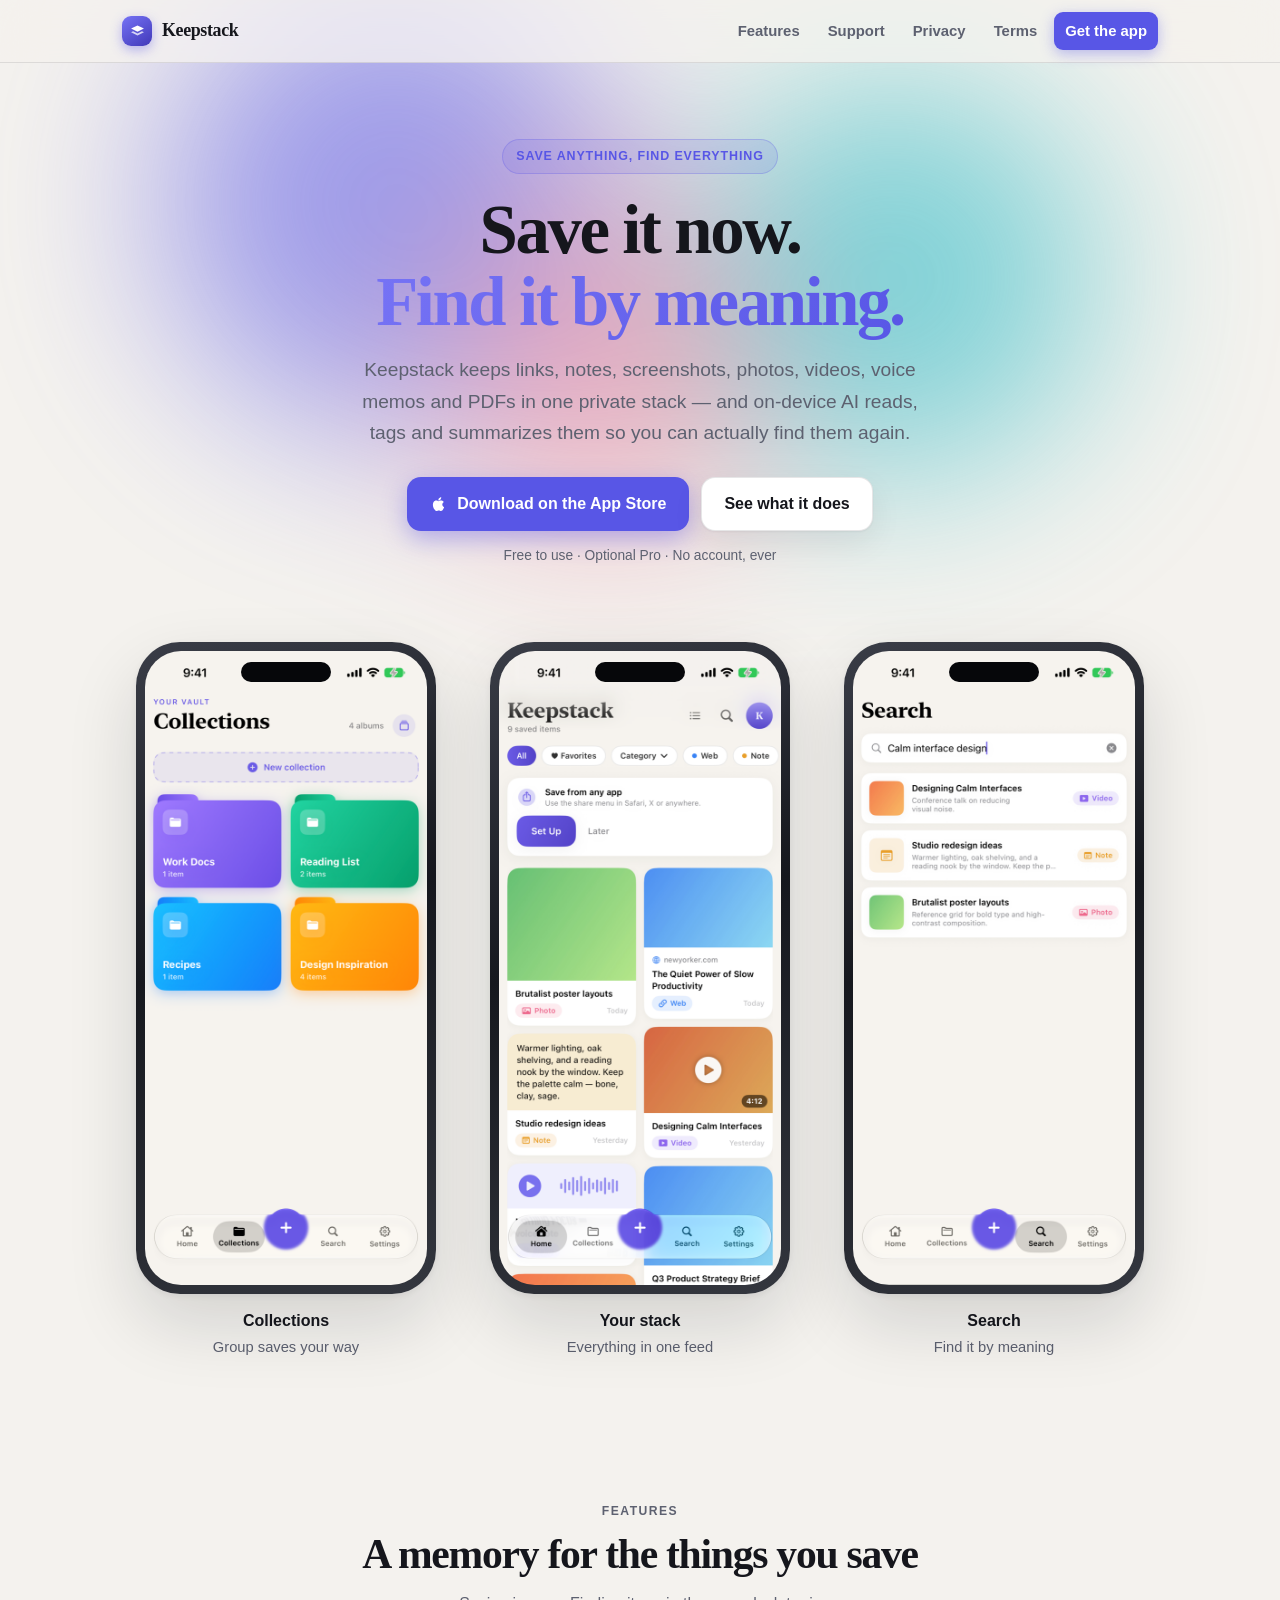
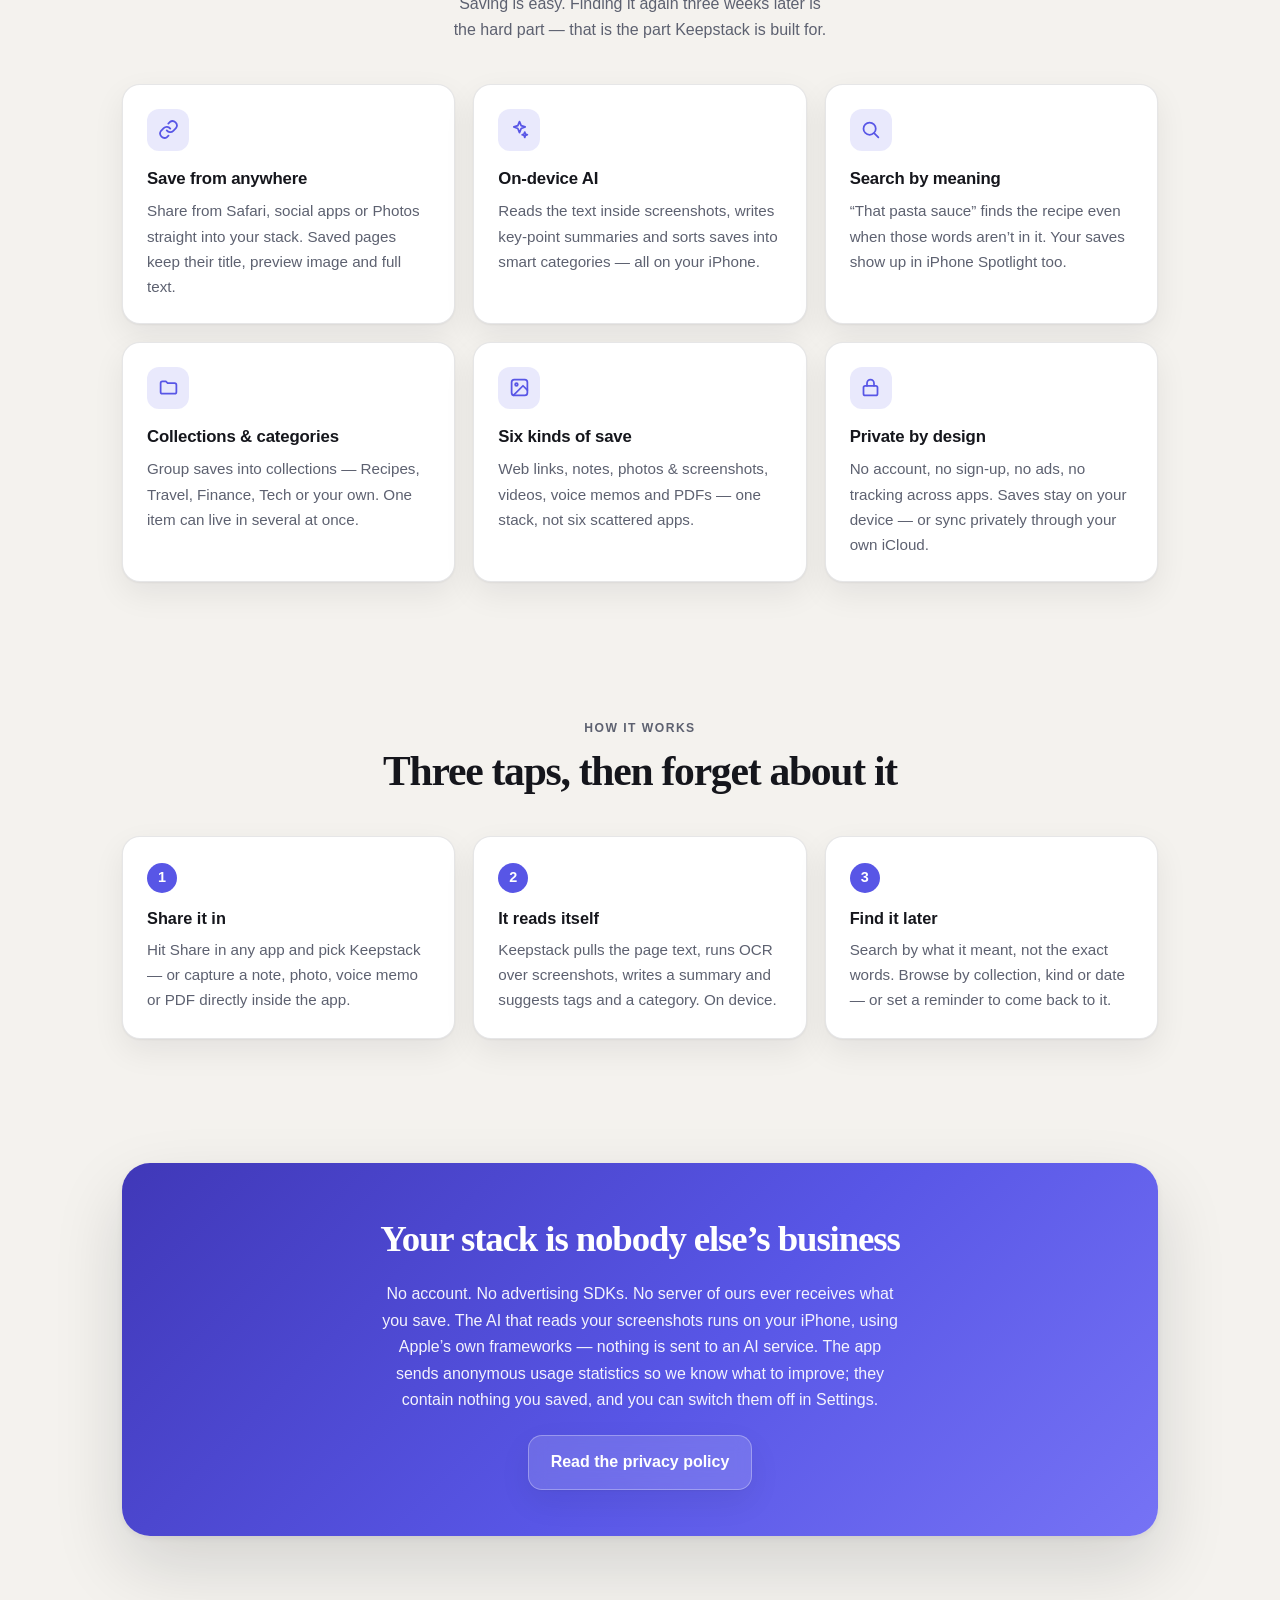
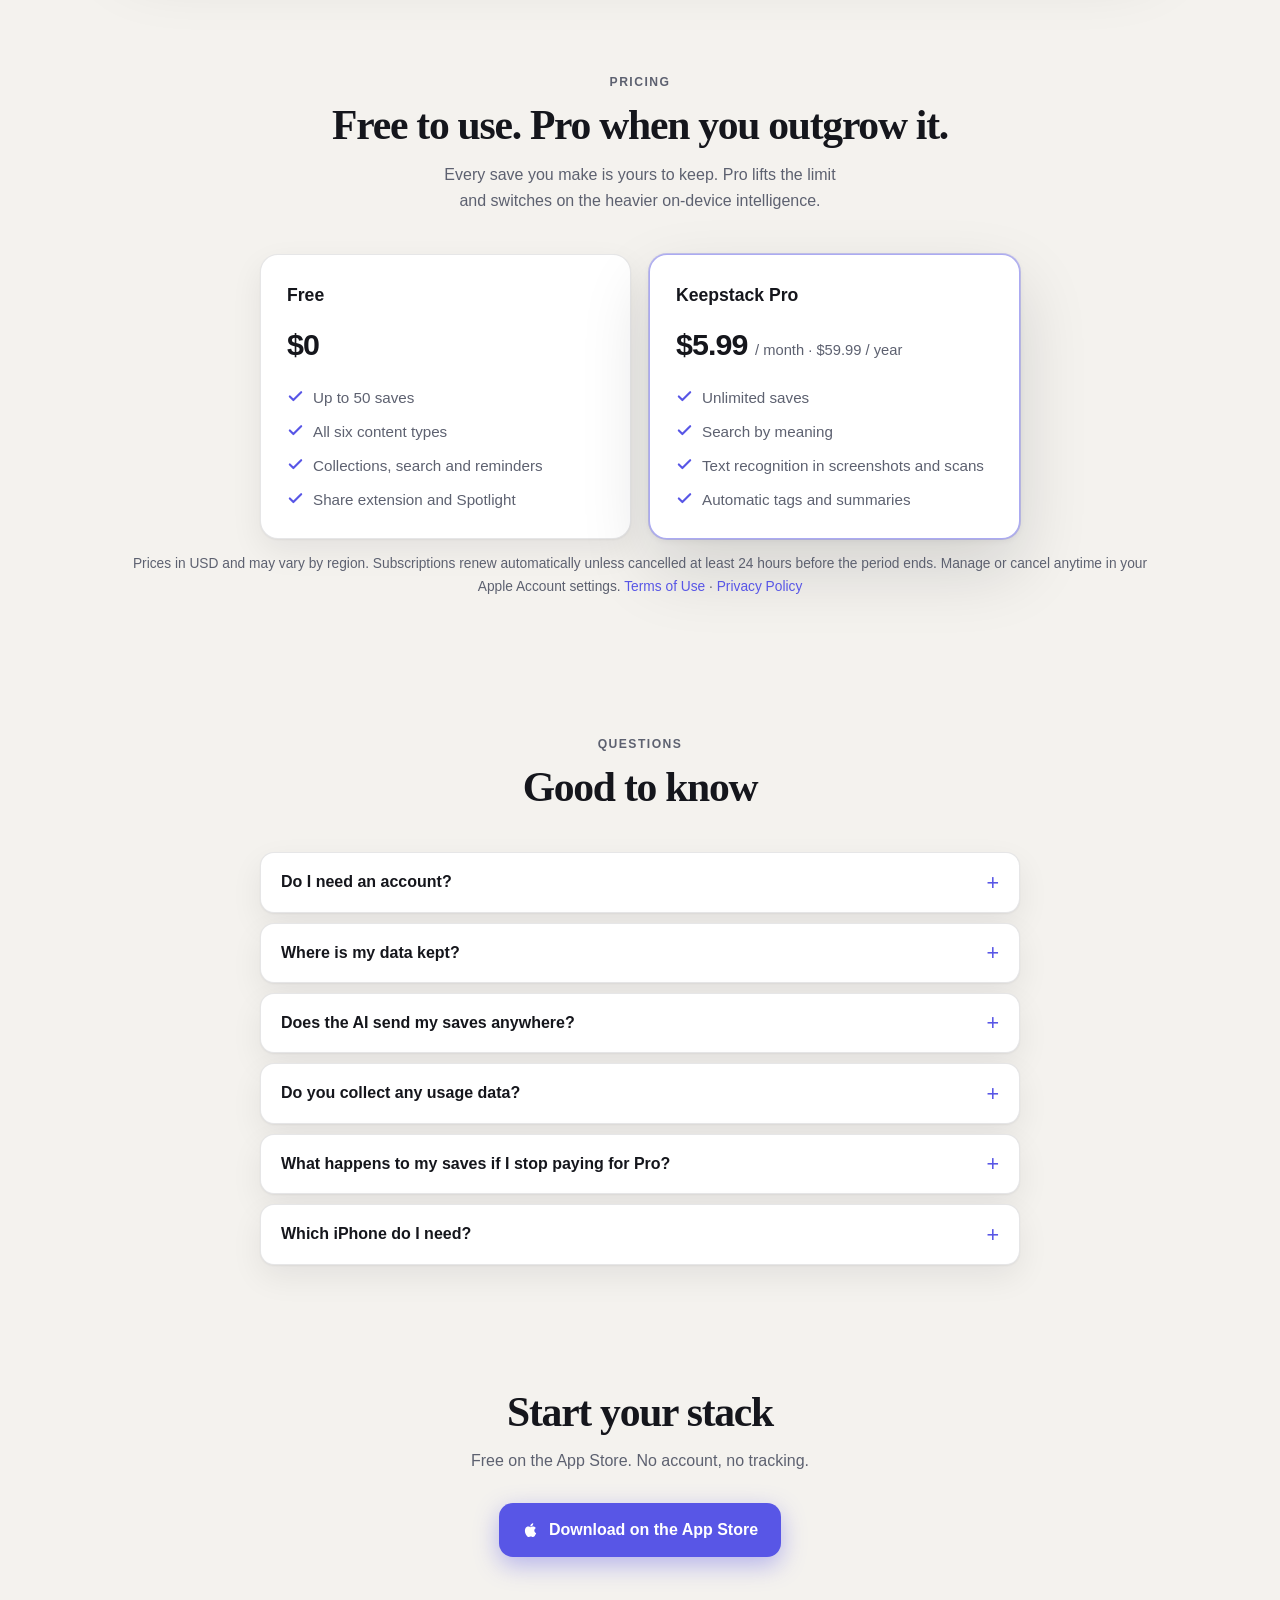
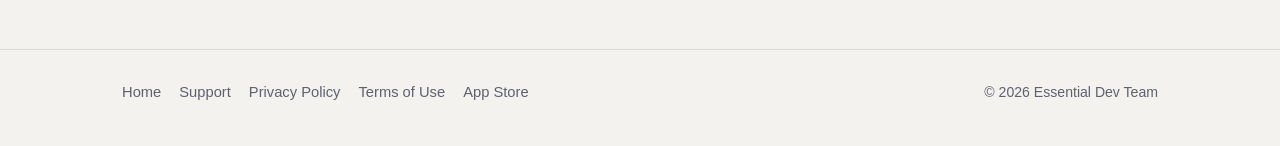
==== commit 7d778cf3: "Disclose anonymous usage statistics (EDTAnalyticsKit) Keepstack 1.3 adds in-house anonymous analytic" ====
--- a/index.html
+++ b/index.html
@@ -102,7 +102,7 @@
           <div class="feature reveal d2">
             <div class="ico"><svg viewBox="0 0 24 24" fill="none" stroke="currentColor" stroke-width="2" stroke-linecap="round" stroke-linejoin="round"><rect x="4" y="10" width="16" height="11" rx="2"/><path d="M8 10V7a4 4 0 0 1 8 0v3"/></svg></div>
             <h3>Private by design</h3>
-            <p>No account, no sign-up, no tracking, no ads. Saves stay on your device — or sync privately through your own iCloud.</p>
+            <p>No account, no sign-up, no ads, no tracking across apps. Saves stay on your device — or sync privately through your own iCloud.</p>
           </div>
         </div>
       </section>
@@ -122,7 +122,7 @@
       <section>
         <div class="strip reveal">
           <h2>Your stack is nobody else’s business</h2>
-          <p>No account. No analytics. No advertising SDKs. No server of ours ever receives what you save. The AI that reads your screenshots runs on your iPhone, using Apple’s own frameworks — nothing is sent to an AI service.</p>
+          <p>No account. No advertising SDKs. No server of ours ever receives what you save. The AI that reads your screenshots runs on your iPhone, using Apple’s own frameworks — nothing is sent to an AI service. The app sends anonymous usage statistics so we know what to improve; they contain nothing you saved, and you can switch them off in Settings.</p>
           <a class="btn btn-ghost" href="privacy.html">Read the privacy policy</a>
         </div>
       </section>
@@ -167,6 +167,7 @@
           <details class="reveal"><summary>Do I need an account?</summary><p>No. There is no sign-up and no login anywhere in Keepstack. Open the app and start saving.</p></details>
           <details class="reveal"><summary>Where is my data kept?</summary><p>On your iPhone. If you switch on iCloud Sync, your saves also sync through <em>your own</em> private iCloud account so they appear on your other devices — that stays between you and Apple. We run no server.</p></details>
           <details class="reveal"><summary>Does the AI send my saves anywhere?</summary><p>No. Text recognition, summaries, tagging and semantic search all run on your device using Apple’s Vision and Natural Language frameworks.</p></details>
+          <details class="reveal"><summary>Do you collect any usage data?</summary><p>Anonymous statistics only — device and app version, which screens are opened, and crash diagnostics — tied to a random installation ID, never to you, and never including anything you saved. Switch it off in Settings → Privacy. <a href="privacy.html#usage">Details</a>.</p></details>
           <details class="reveal"><summary>What happens to my saves if I stop paying for Pro?</summary><p>Nothing is deleted. Saves past the free limit are locked rather than removed, and unlock again the moment you resubscribe.</p></details>
           <details class="reveal"><summary>Which iPhone do I need?</summary><p>Keepstack runs on iOS 17 and later.</p></details>
         </div>
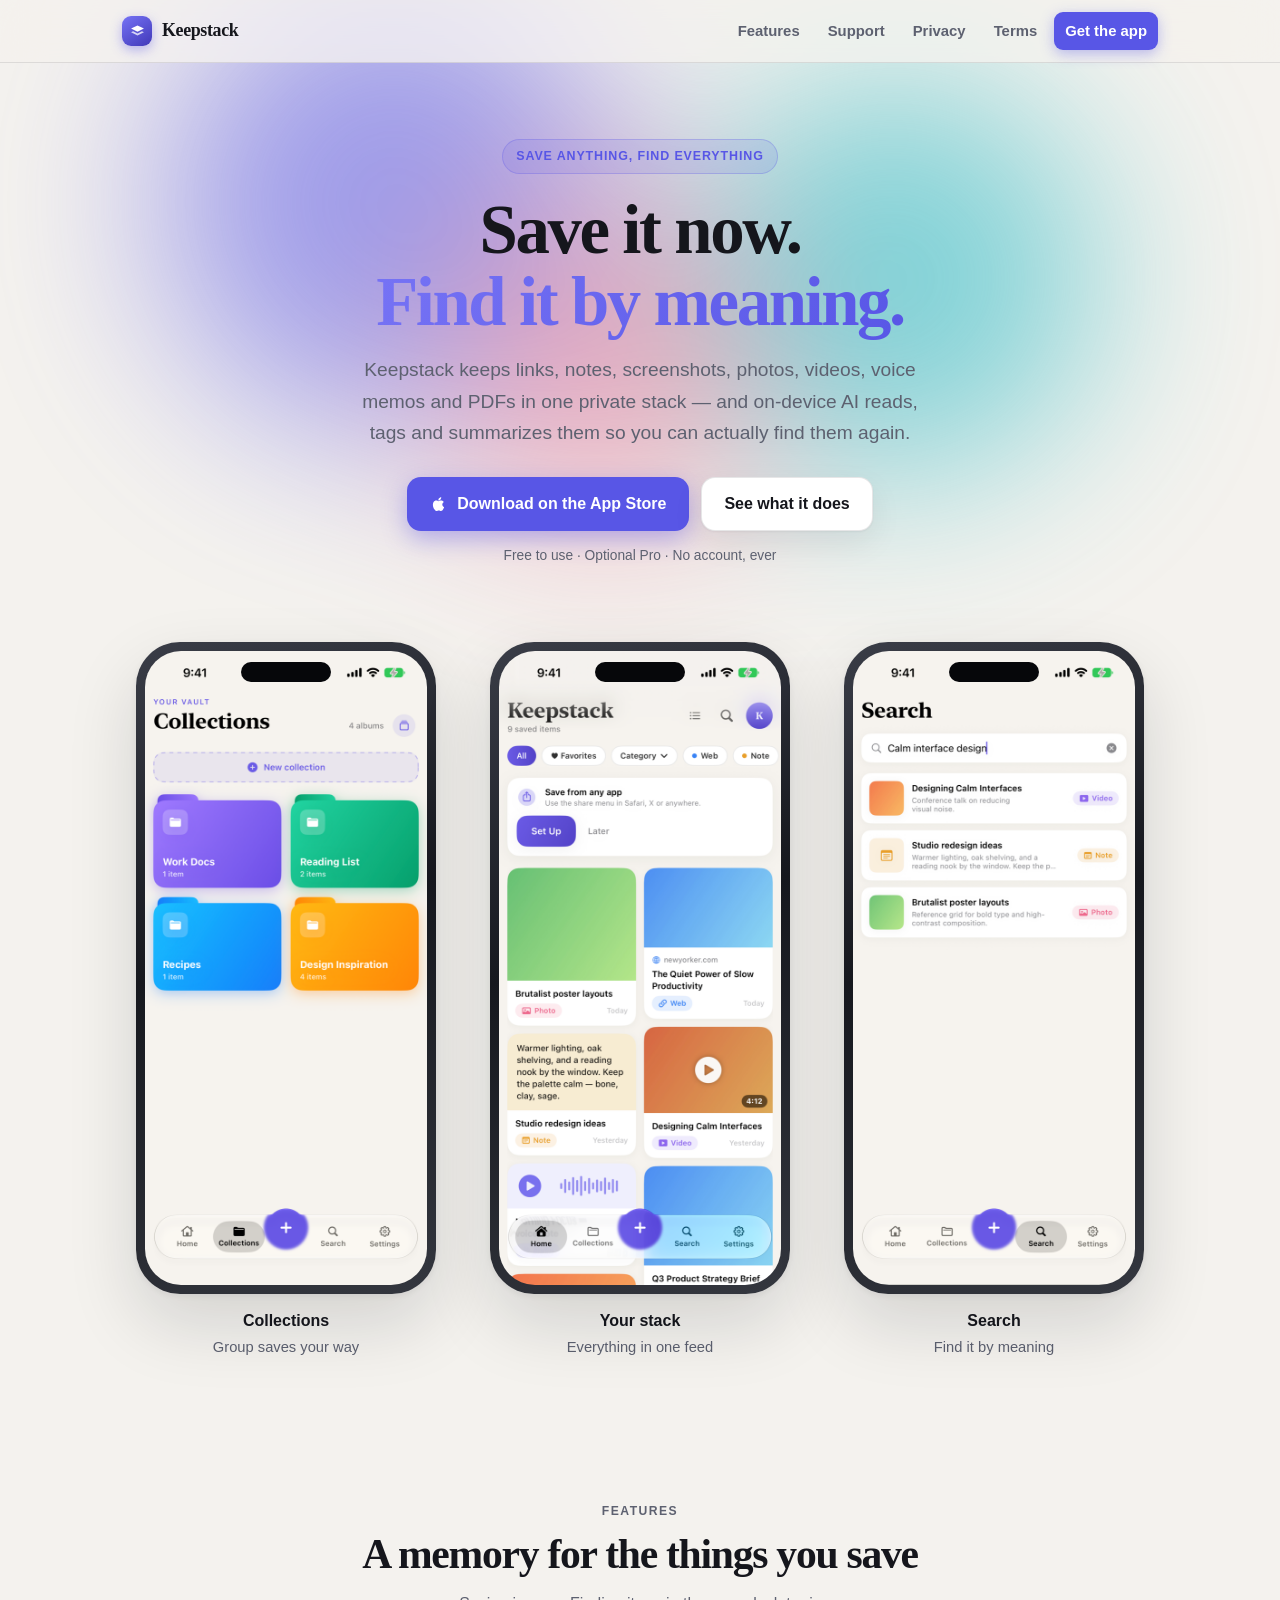
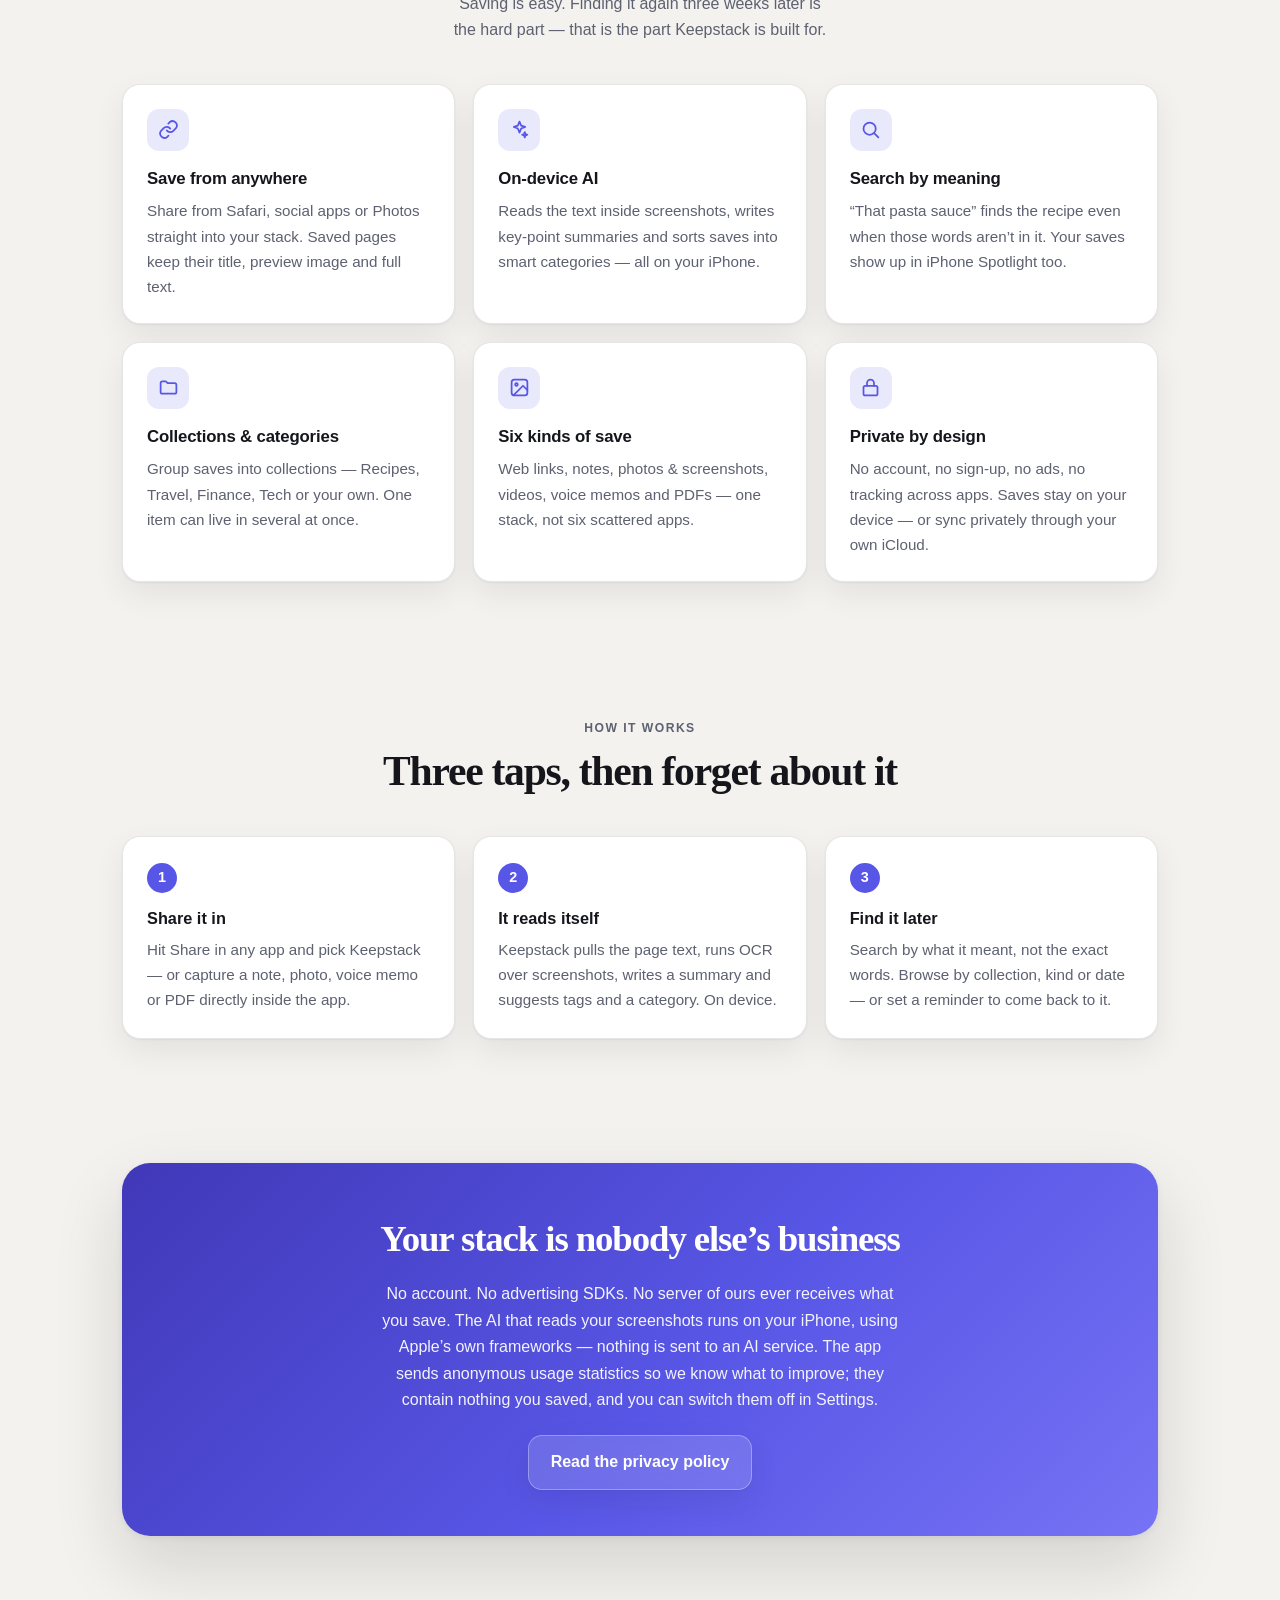
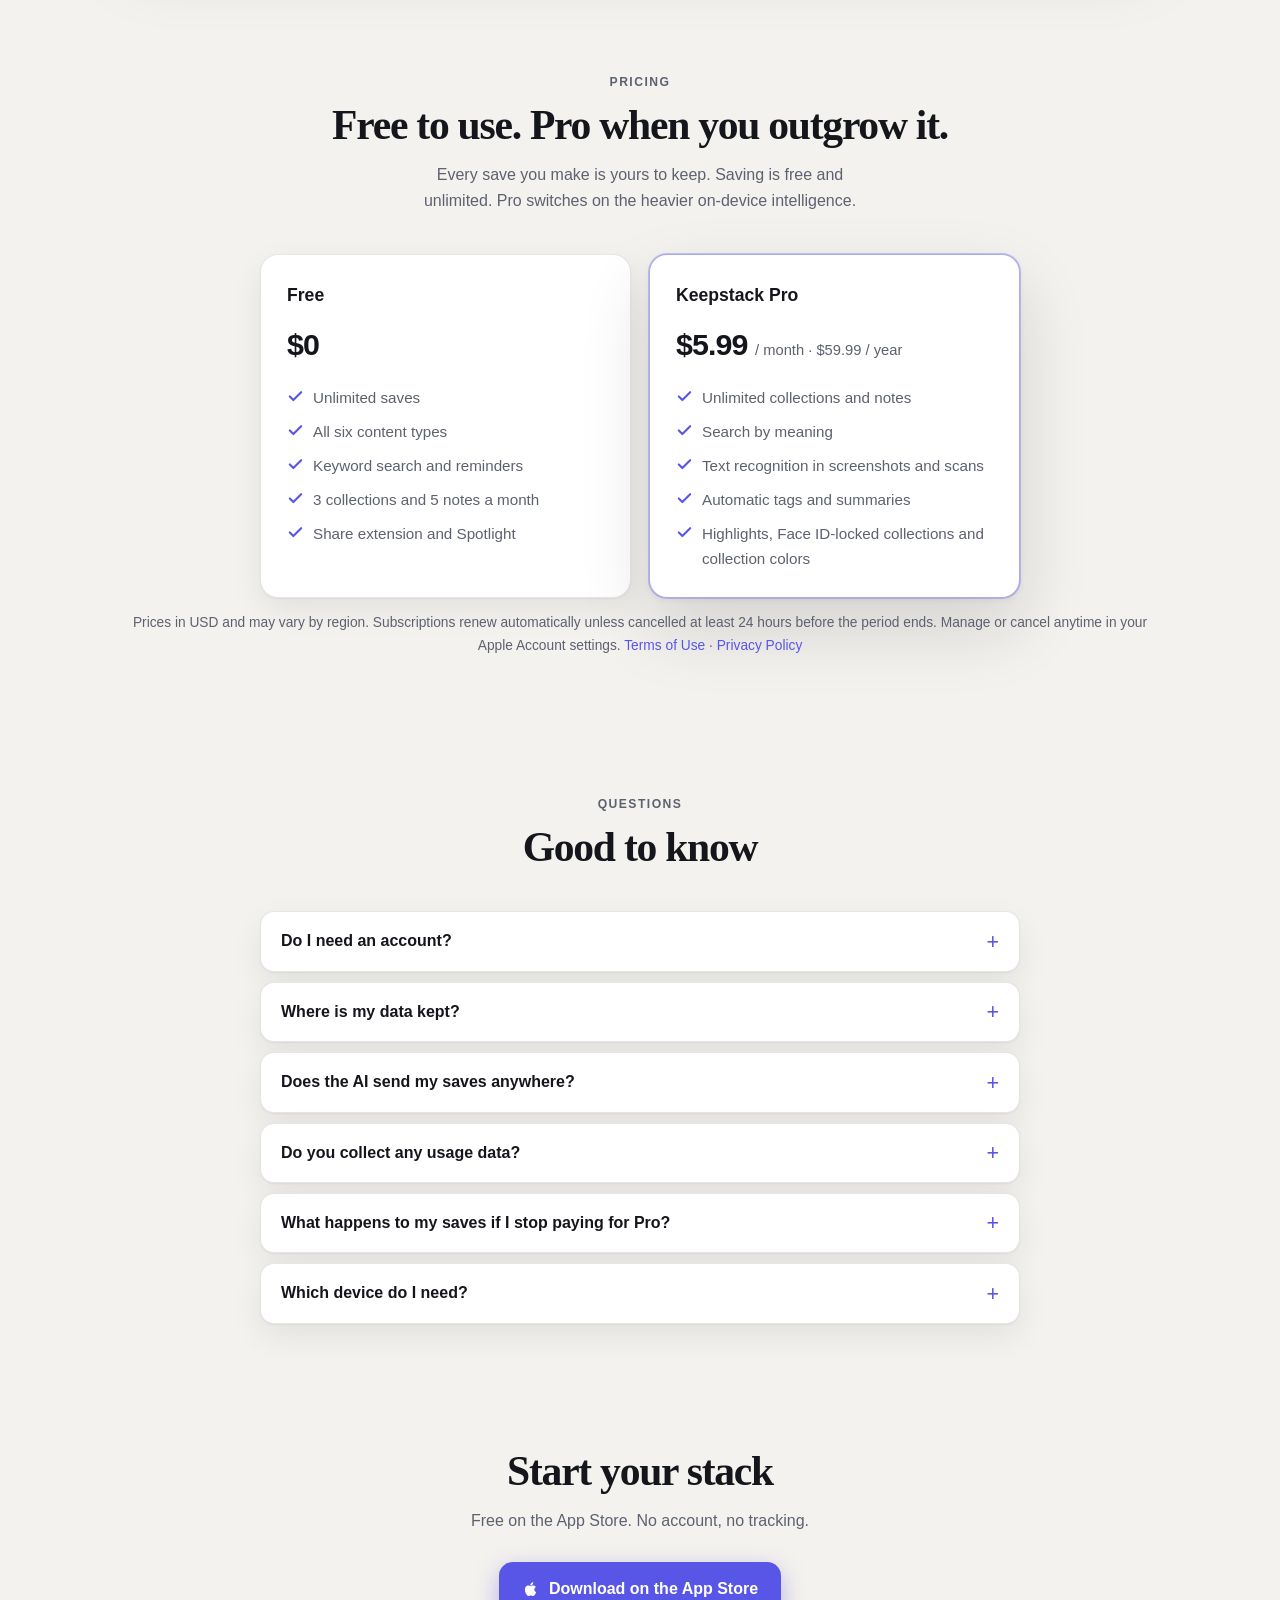
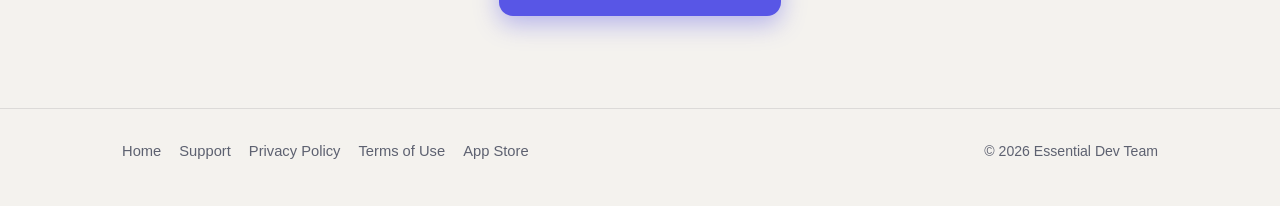
==== commit dadedb11: "1.3.2: saving is free and unlimited, Pro list, voice memos on-device only, Settings paths, iPad, dat" ====
--- a/index.html
+++ b/index.html
@@ -131,16 +131,17 @@
         <div class="section-head reveal">
           <p class="eyebrow">Pricing</p>
           <h2>Free to use. Pro when you outgrow it.</h2>
-          <p>Every save you make is yours to keep. Pro lifts the limit and switches on the heavier on-device intelligence.</p>
+          <p>Every save you make is yours to keep. Saving is free and unlimited. Pro switches on the heavier on-device intelligence.</p>
         </div>
         <div class="plans">
           <div class="plan reveal">
             <h3>Free</h3>
             <div class="price">$0</div>
             <ul>
-              <li><svg viewBox="0 0 24 24" fill="none" stroke="currentColor" stroke-width="3" stroke-linecap="round" stroke-linejoin="round"><path d="M20 6L9 17l-5-5"/></svg>Up to 50 saves</li>
+              <li><svg viewBox="0 0 24 24" fill="none" stroke="currentColor" stroke-width="3" stroke-linecap="round" stroke-linejoin="round"><path d="M20 6L9 17l-5-5"/></svg>Unlimited saves</li>
               <li><svg viewBox="0 0 24 24" fill="none" stroke="currentColor" stroke-width="3" stroke-linecap="round" stroke-linejoin="round"><path d="M20 6L9 17l-5-5"/></svg>All six content types</li>
-              <li><svg viewBox="0 0 24 24" fill="none" stroke="currentColor" stroke-width="3" stroke-linecap="round" stroke-linejoin="round"><path d="M20 6L9 17l-5-5"/></svg>Collections, search and reminders</li>
+              <li><svg viewBox="0 0 24 24" fill="none" stroke="currentColor" stroke-width="3" stroke-linecap="round" stroke-linejoin="round"><path d="M20 6L9 17l-5-5"/></svg>Keyword search and reminders</li>
+              <li><svg viewBox="0 0 24 24" fill="none" stroke="currentColor" stroke-width="3" stroke-linecap="round" stroke-linejoin="round"><path d="M20 6L9 17l-5-5"/></svg>3 collections and 5 notes a month</li>
               <li><svg viewBox="0 0 24 24" fill="none" stroke="currentColor" stroke-width="3" stroke-linecap="round" stroke-linejoin="round"><path d="M20 6L9 17l-5-5"/></svg>Share extension and Spotlight</li>
             </ul>
           </div>
@@ -148,10 +149,11 @@
             <h3>Keepstack Pro</h3>
             <div class="price">$5.99 <span>/ month · $59.99 / year</span></div>
             <ul>
-              <li><svg viewBox="0 0 24 24" fill="none" stroke="currentColor" stroke-width="3" stroke-linecap="round" stroke-linejoin="round"><path d="M20 6L9 17l-5-5"/></svg>Unlimited saves</li>
+              <li><svg viewBox="0 0 24 24" fill="none" stroke="currentColor" stroke-width="3" stroke-linecap="round" stroke-linejoin="round"><path d="M20 6L9 17l-5-5"/></svg>Unlimited collections and notes</li>
               <li><svg viewBox="0 0 24 24" fill="none" stroke="currentColor" stroke-width="3" stroke-linecap="round" stroke-linejoin="round"><path d="M20 6L9 17l-5-5"/></svg>Search by meaning</li>
               <li><svg viewBox="0 0 24 24" fill="none" stroke="currentColor" stroke-width="3" stroke-linecap="round" stroke-linejoin="round"><path d="M20 6L9 17l-5-5"/></svg>Text recognition in screenshots and scans</li>
               <li><svg viewBox="0 0 24 24" fill="none" stroke="currentColor" stroke-width="3" stroke-linecap="round" stroke-linejoin="round"><path d="M20 6L9 17l-5-5"/></svg>Automatic tags and summaries</li>
+              <li><svg viewBox="0 0 24 24" fill="none" stroke="currentColor" stroke-width="3" stroke-linecap="round" stroke-linejoin="round"><path d="M20 6L9 17l-5-5"/></svg>Highlights, Face ID-locked collections and collection colors</li>
             </ul>
           </div>
         </div>
@@ -165,11 +167,11 @@
         </div>
         <div class="faq">
           <details class="reveal"><summary>Do I need an account?</summary><p>No. There is no sign-up and no login anywhere in Keepstack. Open the app and start saving.</p></details>
-          <details class="reveal"><summary>Where is my data kept?</summary><p>On your iPhone. If you switch on iCloud Sync, your saves also sync through <em>your own</em> private iCloud account so they appear on your other devices — that stays between you and Apple. We run no server.</p></details>
-          <details class="reveal"><summary>Does the AI send my saves anywhere?</summary><p>No. Text recognition, summaries, tagging and semantic search all run on your device using Apple’s Vision and Natural Language frameworks.</p></details>
+          <details class="reveal"><summary>Where is my data kept?</summary><p>On your iPhone. If you switch on iCloud Sync, your saves also sync through <em>your own</em> private iCloud account so they appear on your other devices — that stays between you and Apple. None of your saves ever reach a server of ours — the only thing we receive is anonymous usage statistics, which you can turn off in Settings.</p></details>
+          <details class="reveal"><summary>Does the AI send my saves anywhere?</summary><p>No. Text recognition, voice-memo transcription, summaries, tagging and semantic search all run on your device using Apple’s Vision, Natural Language, Speech and Apple Intelligence frameworks. Voice memos are transcribed in the languages Apple can transcribe on the device.</p></details>
           <details class="reveal"><summary>Do you collect any usage data?</summary><p>Anonymous statistics only — device and app version, which screens are opened, and crash diagnostics — tied to a random installation ID, never to you, and never including anything you saved. Switch it off in Settings → Privacy. <a href="privacy.html#usage">Details</a>.</p></details>
-          <details class="reveal"><summary>What happens to my saves if I stop paying for Pro?</summary><p>Nothing is deleted. Saves past the free limit are locked rather than removed, and unlock again the moment you resubscribe.</p></details>
-          <details class="reveal"><summary>Which iPhone do I need?</summary><p>Keepstack runs on iOS 17 and later.</p></details>
+          <details class="reveal"><summary>What happens to my saves if I stop paying for Pro?</summary><p>Nothing is deleted or locked. Everything you saved stays; only the Pro features switch off until you resubscribe.</p></details>
+          <details class="reveal"><summary>Which device do I need?</summary><p>Keepstack runs on iPhone and iPad with iOS 17 and later.</p></details>
         </div>
       </section>
 
